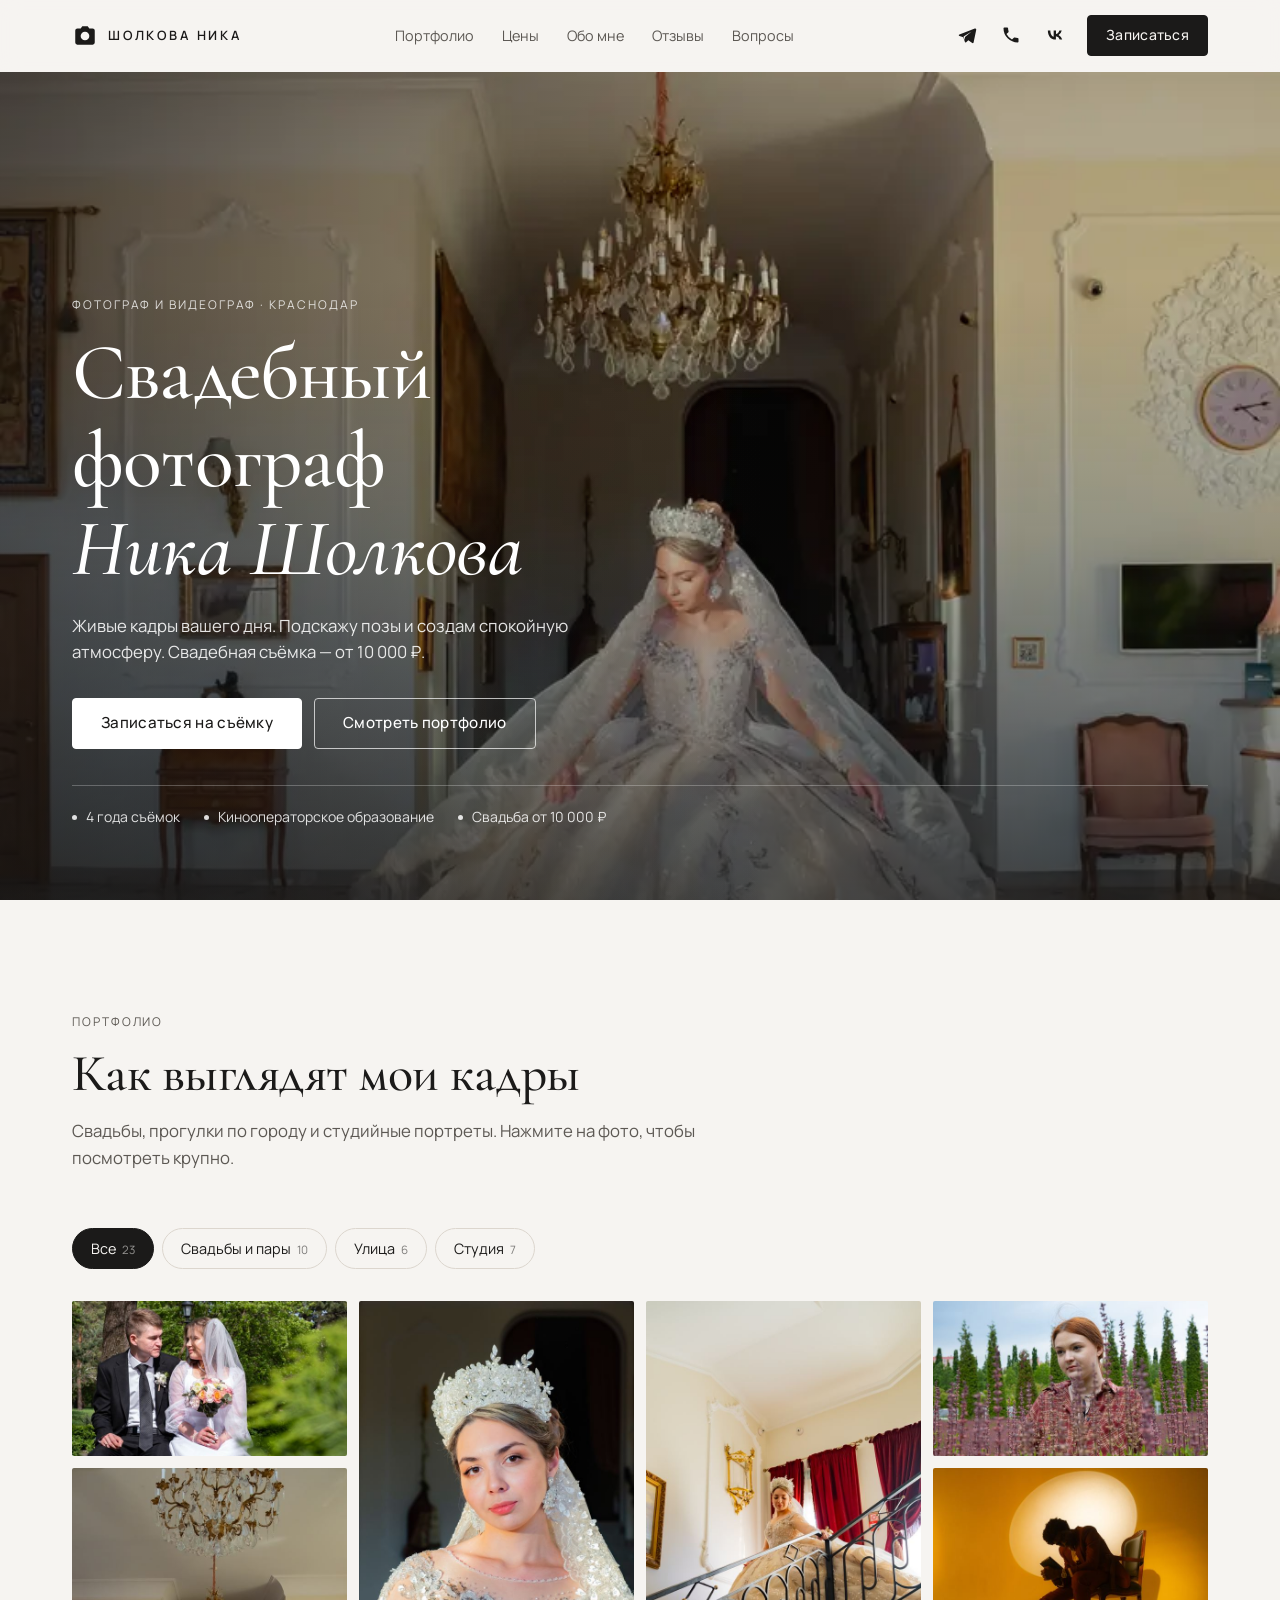
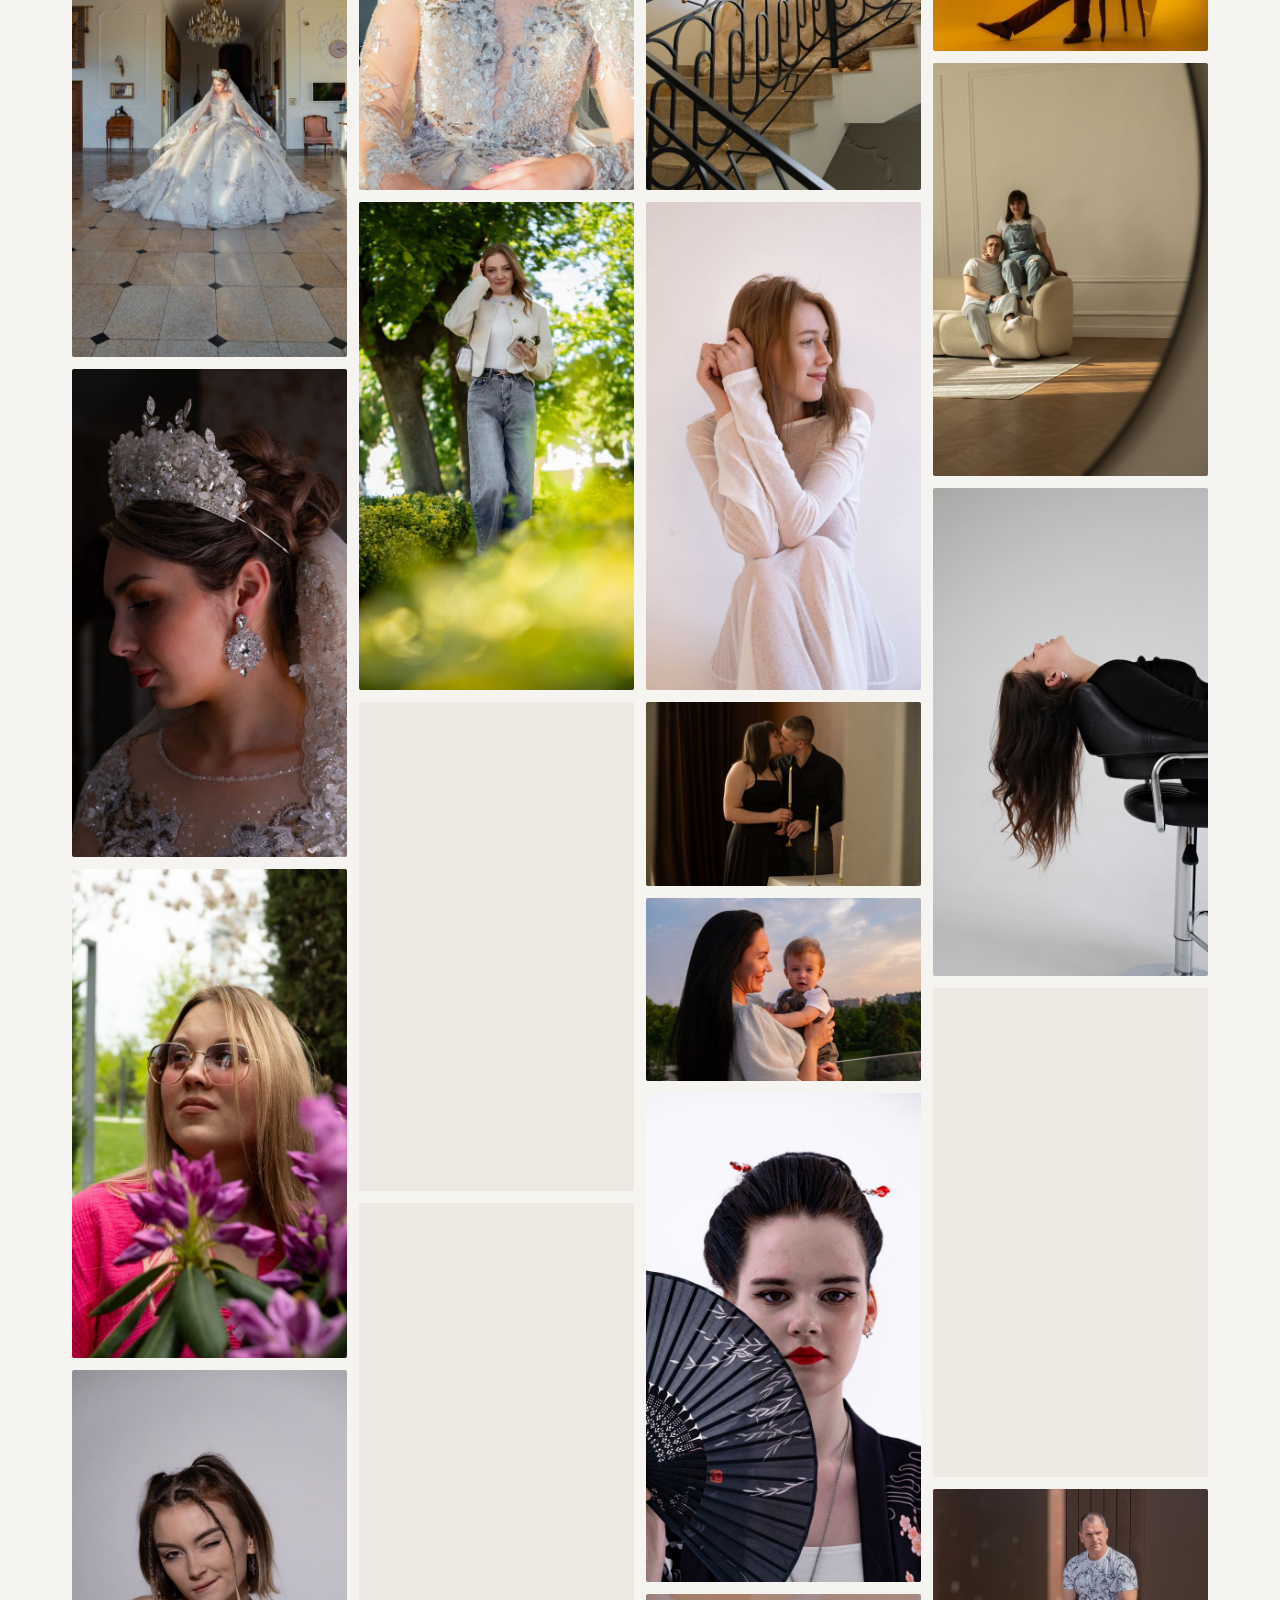
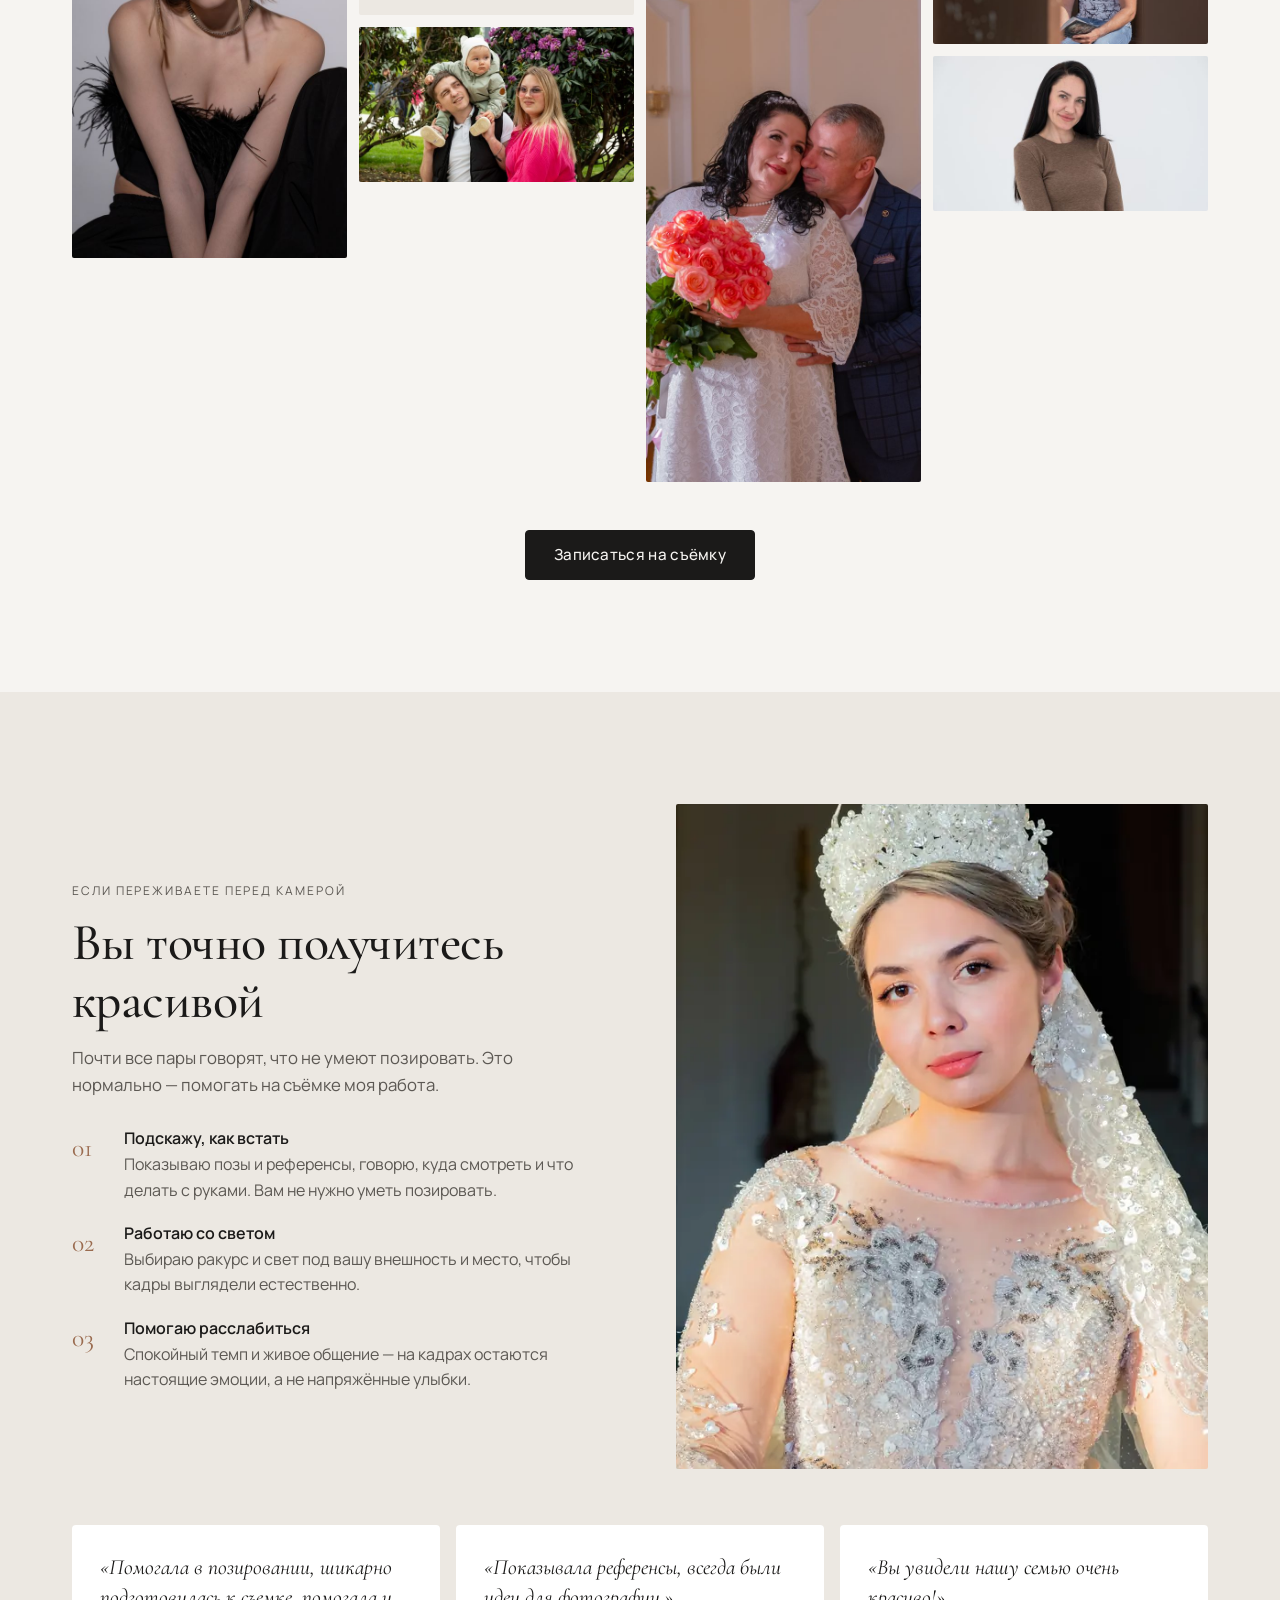
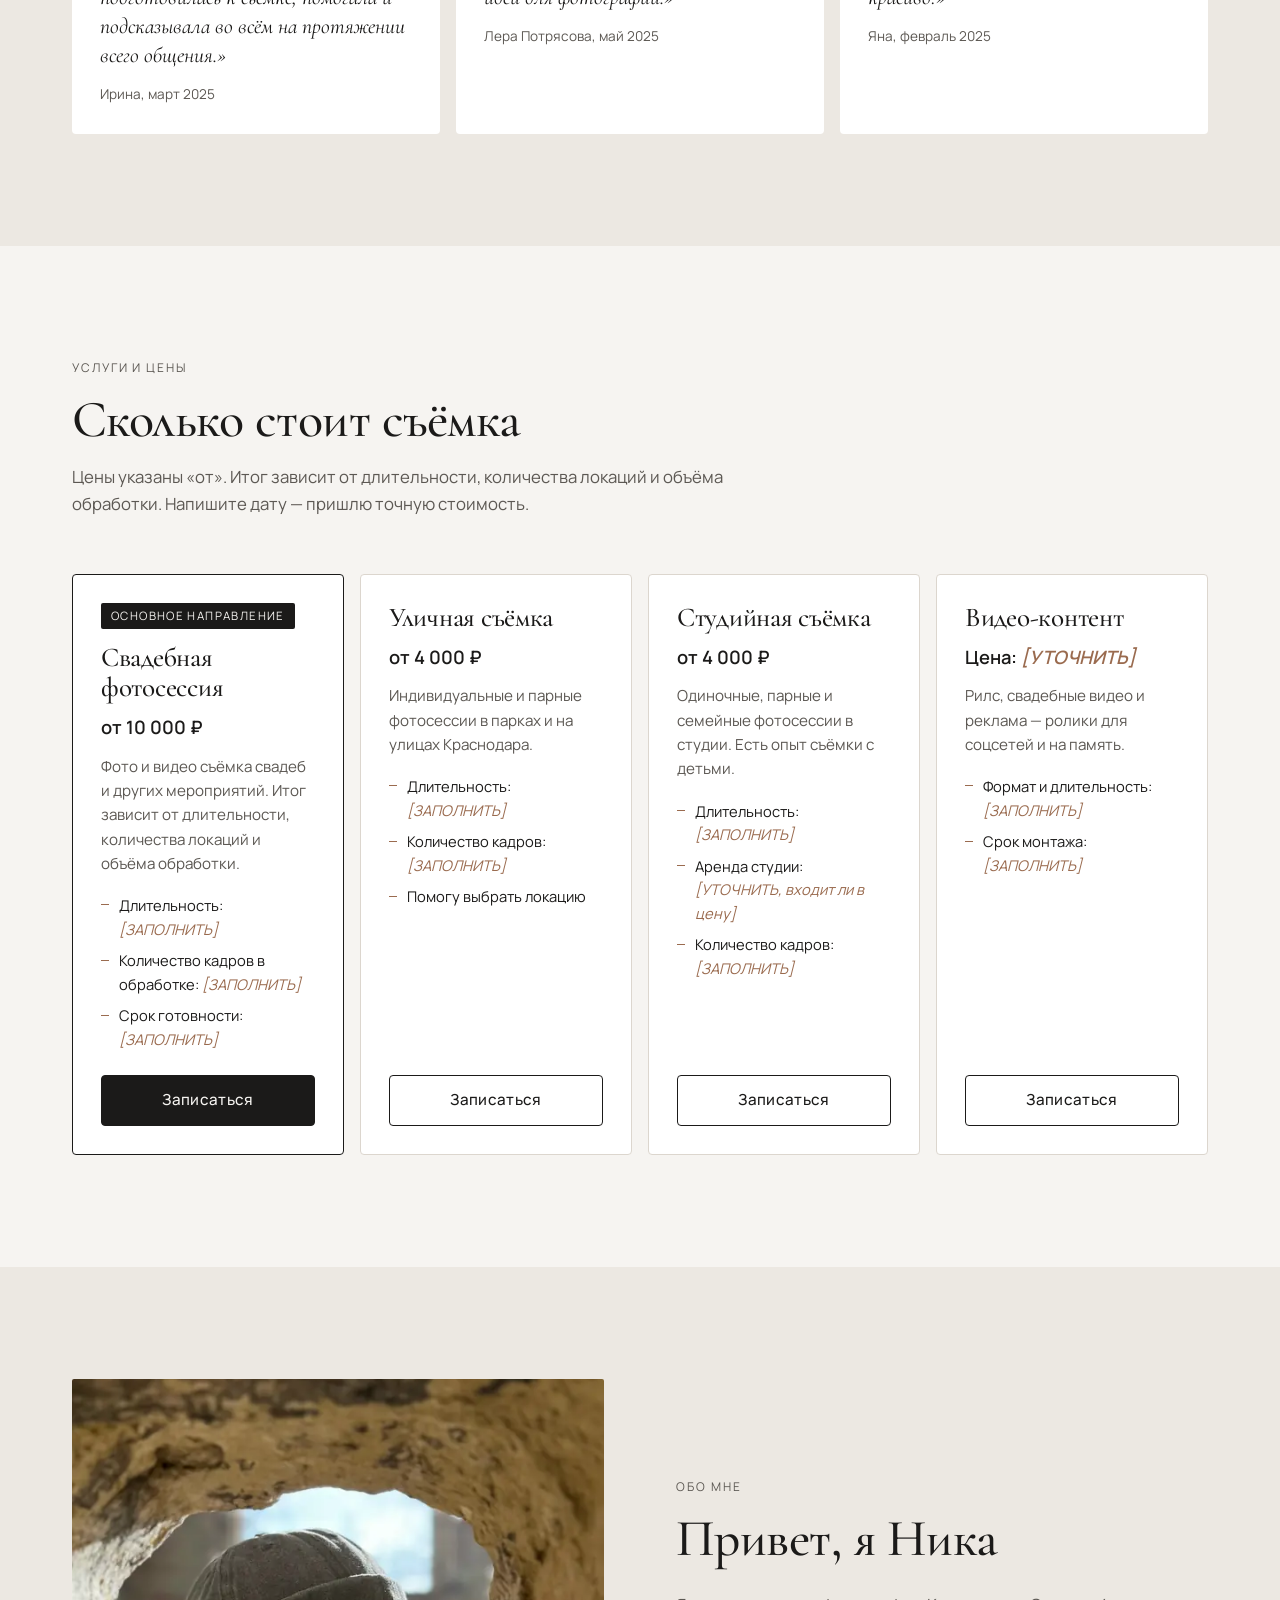
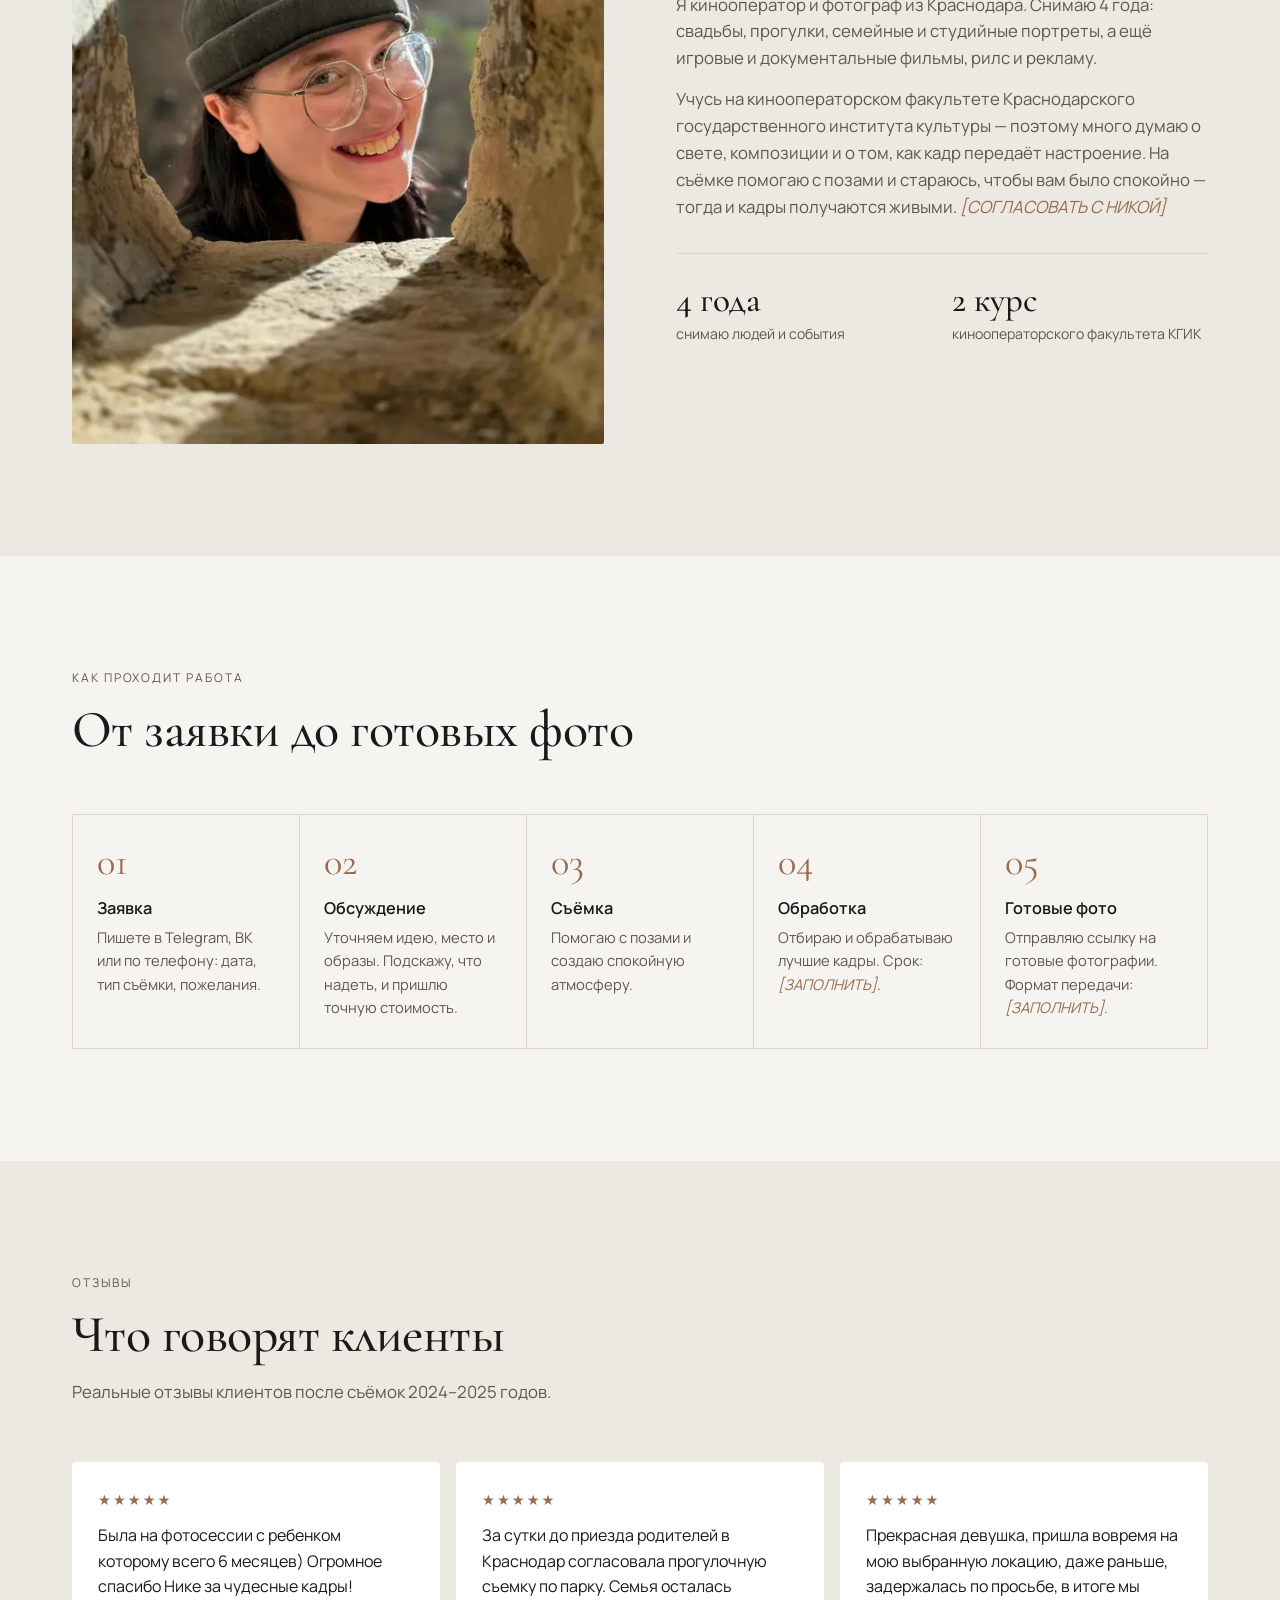
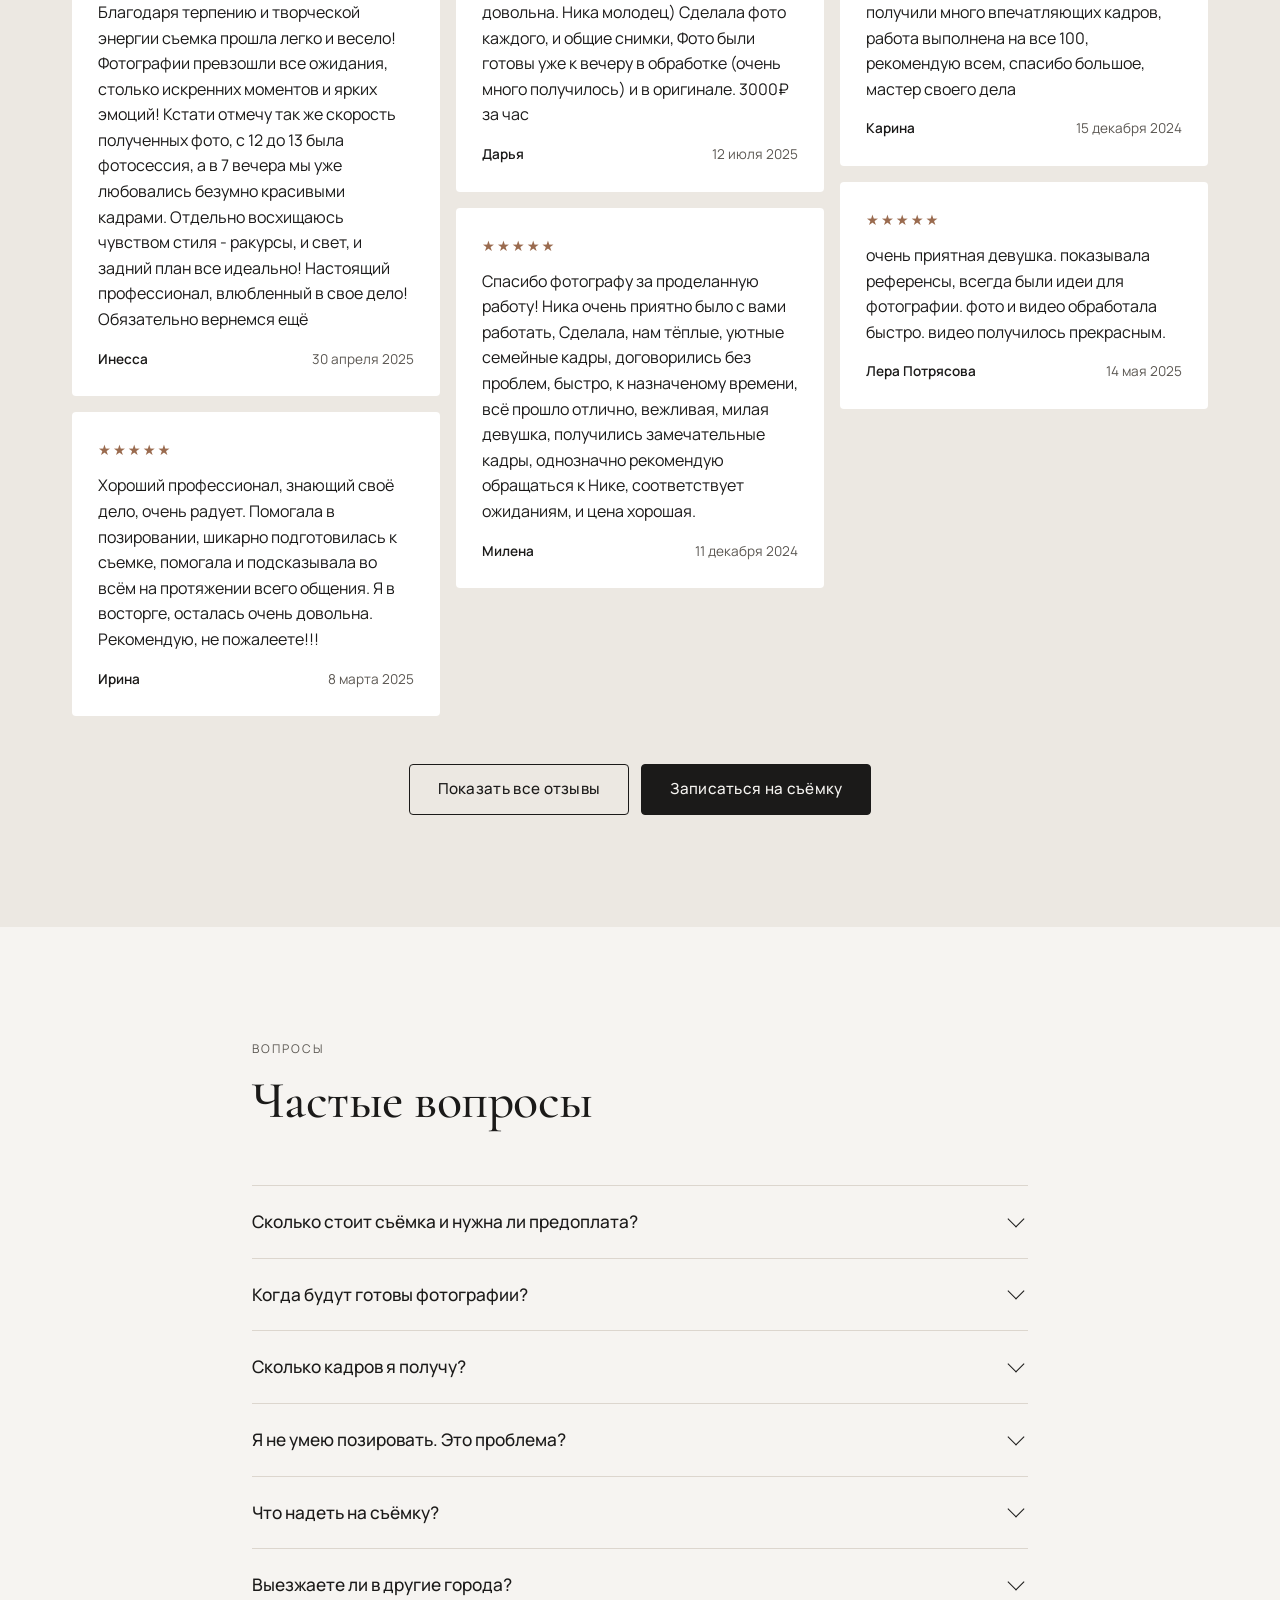
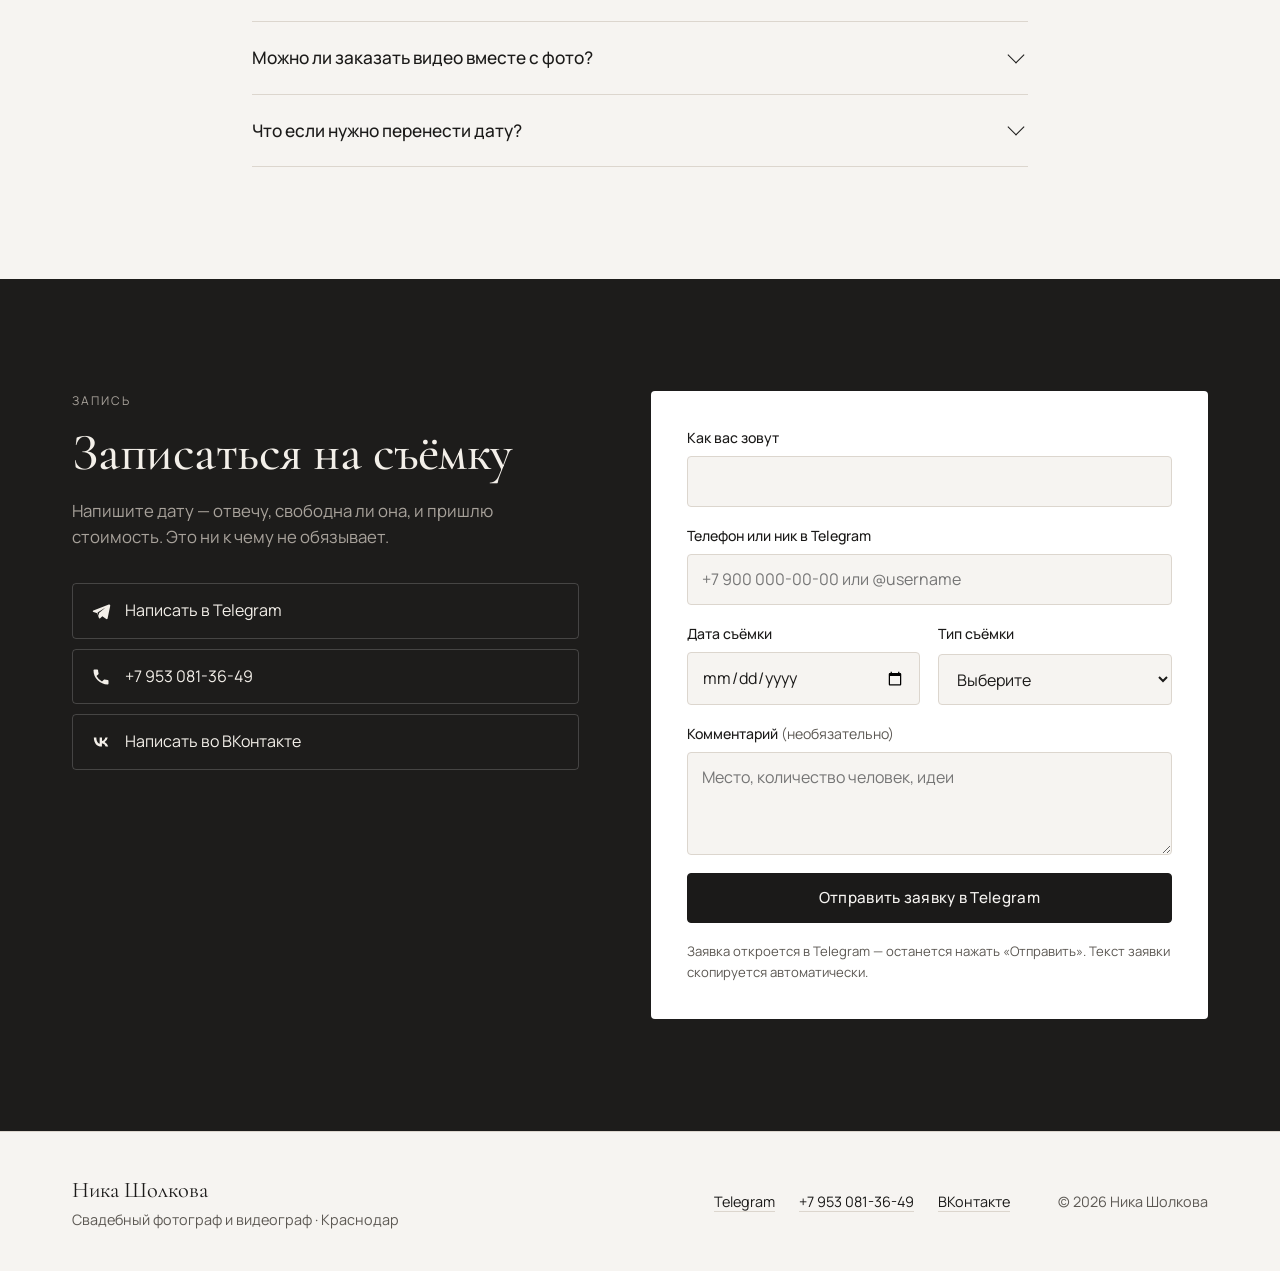
==== index_v1.html @ 02ccf6d0 "Лендинг фотографа Ники Шолковой, версия 1 Co-Authored-By: Claude Opus 5.5 <noreply@anthropic.com>" ====
<!doctype html>
<html lang="ru">
<head>
  <meta charset="utf-8">
  <meta name="viewport" content="width=device-width, initial-scale=1">
  <title>Свадебный фотограф в Краснодаре — Ника Шолкова</title>
  <meta name="description" content="Свадебные фотосессии от 10 000 ₽, уличные и студийные съёмки, видео-контент. 4 года съёмок, кинооператорское образование. Подскажу позы и создам спокойную атмосферу.">
  <meta property="og:type" content="website">
  <meta property="og:locale" content="ru_RU">
  <meta property="og:title" content="Свадебный фотограф Ника Шолкова — Краснодар">
  <meta property="og:description" content="Живые кадры вашего дня. Подскажу позы и создам спокойную атмосферу. Свадебная съёмка — от 10 000 ₽.">
  <meta property="og:image" content="https://shurhoveckyvadim-creator.github.io/Nika-photographer/img/og.jpg">
  <meta name="theme-color" content="#f6f4f1">
  <link rel="icon" href="img/favicon.svg" type="image/svg+xml">
  <link rel="preconnect" href="https://fonts.googleapis.com">
  <link rel="preconnect" href="https://fonts.gstatic.com" crossorigin>
  <link href="https://fonts.googleapis.com/css2?family=Cormorant+Garamond:ital,wght@0,400;0,500;1,400&family=Manrope:wght@400;500;600&display=swap" rel="stylesheet">
  <link rel="stylesheet" href="css/styles.css">
</head>
<body>
  <a class="skip-link" href="#main">Перейти к содержанию</a>

  <header class="header" id="top">
    <div class="container header__inner">
      <a class="logo" href="#top" aria-label="Ника Шолкова — на главную">
        <svg class="logo__icon" viewBox="0 0 24 24" aria-hidden="true"><path d="M8 5l1.5-2h5L16 5h3a2 2 0 0 1 2 2v11a2 2 0 0 1-2 2H5a2 2 0 0 1-2-2V7a2 2 0 0 1 2-2h3z" fill="currentColor"/><circle cx="12" cy="12" r="4" fill="var(--bg)"/></svg>
        <span class="logo__text">Шолкова Ника</span>
      </a>
      <nav class="nav" aria-label="Основная навигация">
        <a href="#portfolio">Портфолио</a>
        <a href="#prices">Цены</a>
        <a href="#about">Обо мне</a>
        <a href="#reviews">Отзывы</a>
        <a href="#faq">Вопросы</a>
      </nav>
      <div class="header__contacts">
        <a class="icon-link" data-contact="telegram" aria-label="Написать в Telegram"><svg viewBox="0 0 24 24" aria-hidden="true"><use href="#i-tg"/></svg></a>
        <a class="icon-link" data-contact="phone" aria-label="Позвонить"><svg viewBox="0 0 24 24" aria-hidden="true"><use href="#i-phone"/></svg></a>
        <a class="icon-link" data-contact="vk" aria-label="Написать во ВКонтакте"><svg viewBox="0 0 24 24" aria-hidden="true"><use href="#i-vk"/></svg></a>
        <a class="btn btn--small" href="#booking">Записаться</a>
      </div>
    </div>
  </header>

  <main id="main">
    <!-- 1. Hero -->
    <section class="hero" aria-labelledby="hero-title">
      <picture class="hero__media">
        <source media="(max-width: 767px)" type="image/webp" srcset="img/hero-m-800.webp">
        <source media="(max-width: 767px)" srcset="img/hero-m-800.jpg">
        <source type="image/webp" srcset="img/hero-800.webp 800w, img/hero-1600.webp 1600w" sizes="100vw">
        <img src="img/hero-1600.jpg" srcset="img/hero-800.jpg 800w, img/hero-1600.jpg 1600w" sizes="100vw" width="1600" height="900" alt="Жених и невеста на свадебной фотосессии — работа Ники Шолковой" fetchpriority="high">
      </picture>
      <div class="container hero__content">
        <p class="eyebrow">Фотограф и видеограф · Краснодар</p>
        <h1 id="hero-title" class="hero__title">Свадебный фотограф <span>Ника Шолкова</span></h1>
        <p class="hero__lead">Живые кадры вашего дня. Подскажу позы и создам спокойную атмосферу. Свадебная съёмка — от&nbsp;10&nbsp;000&nbsp;₽.</p>
        <div class="hero__actions">
          <a class="btn" href="#booking">Записаться на съёмку</a>
          <a class="btn btn--ghost-light" href="#portfolio">Смотреть портфолио</a>
        </div>
        <ul class="hero__facts">
          <li>4 года съёмок</li>
          <li>Кинооператорское образование</li>
          <li>Свадьба от 10 000 ₽</li>
        </ul>
      </div>
    </section>

    <!-- 2. Портфолио -->
    <section class="section" id="portfolio" aria-labelledby="portfolio-title">
      <div class="container">
        <div class="section__head">
          <p class="eyebrow">Портфолио</p>
          <h2 id="portfolio-title">Как выглядят мои кадры</h2>
          <p class="section__lead">Свадьбы, прогулки по городу и студийные портреты. Нажмите на фото, чтобы посмотреть крупно.</p>
        </div>
        <div class="filters" role="tablist" aria-label="Категории портфолио" id="filters"></div>
        <ul class="gallery" id="gallery"></ul>
        <div class="section__cta">
          <a class="btn" href="#booking">Записаться на съёмку</a>
        </div>
      </div>
    </section>

    <!-- 3. Вы точно получитесь красивой -->
    <section class="section section--alt" id="beautiful" aria-labelledby="beautiful-title">
      <div class="container split">
        <div class="split__text">
          <p class="eyebrow">Если переживаете перед камерой</p>
          <h2 id="beautiful-title">Вы точно получитесь красивой</h2>
          <p class="section__lead">Почти все пары говорят, что не умеют позировать. Это нормально — помогать на съёмке моя работа.</p>
          <ol class="care-list" id="care-list"></ol>
        </div>
        <figure class="split__media">
          <picture id="beautiful-photo"></picture>
        </figure>
      </div>
      <div class="container">
        <ul class="quotes" id="care-quotes"></ul>
      </div>
    </section>

    <!-- 4. Услуги и цены -->
    <section class="section" id="prices" aria-labelledby="prices-title">
      <div class="container">
        <div class="section__head">
          <p class="eyebrow">Услуги и цены</p>
          <h2 id="prices-title">Сколько стоит съёмка</h2>
          <p class="section__lead">Цены указаны «от». Итог зависит от длительности, количества локаций и объёма обработки. Напишите дату — пришлю точную стоимость.</p>
        </div>
        <ul class="services" id="services"></ul>
      </div>
    </section>

    <!-- 5. Обо мне -->
    <section class="section section--alt" id="about" aria-labelledby="about-title">
      <div class="container split split--reverse">
        <figure class="split__media">
          <picture id="about-photo"></picture>
        </figure>
        <div class="split__text">
          <p class="eyebrow">Обо мне</p>
          <h2 id="about-title">Привет, я Ника</h2>
          <div class="about__text" id="about-text"></div>
          <ul class="about__facts" id="about-facts"></ul>
        </div>
      </div>
    </section>

    <!-- 6. Как проходит работа -->
    <section class="section" id="process" aria-labelledby="process-title">
      <div class="container">
        <div class="section__head">
          <p class="eyebrow">Как проходит работа</p>
          <h2 id="process-title">От заявки до готовых фото</h2>
        </div>
        <ol class="steps" id="steps"></ol>
      </div>
    </section>

    <!-- 7. Отзывы -->
    <section class="section section--alt" id="reviews" aria-labelledby="reviews-title">
      <div class="container">
        <div class="section__head">
          <p class="eyebrow">Отзывы</p>
          <h2 id="reviews-title">Что говорят клиенты</h2>
          <p class="section__lead" id="reviews-source"></p>
        </div>
        <ul class="reviews" id="reviews-list"></ul>
        <div class="section__cta">
          <button class="btn btn--ghost" type="button" id="reviews-more">Показать все отзывы</button>
          <a class="btn" href="#booking">Записаться на съёмку</a>
        </div>
      </div>
    </section>

    <!-- 8. FAQ -->
    <section class="section" id="faq" aria-labelledby="faq-title">
      <div class="container container--narrow">
        <div class="section__head">
          <p class="eyebrow">Вопросы</p>
          <h2 id="faq-title">Частые вопросы</h2>
        </div>
        <div class="faq" id="faq-list"></div>
      </div>
    </section>

    <!-- 9. Финальный CTA -->
    <section class="section section--dark" id="booking" aria-labelledby="booking-title">
      <div class="container booking">
        <div class="booking__text">
          <p class="eyebrow">Запись</p>
          <h2 id="booking-title">Записаться на съёмку</h2>
          <p class="section__lead">Напишите дату — отвечу, свободна ли она, и пришлю стоимость. Это ни к чему не обязывает.</p>
          <ul class="booking__contacts">
            <li><a class="contact-row" data-contact="telegram"><svg viewBox="0 0 24 24" aria-hidden="true"><use href="#i-tg"/></svg><span>Написать в Telegram</span></a></li>
            <li><a class="contact-row" data-contact="phone"><svg viewBox="0 0 24 24" aria-hidden="true"><use href="#i-phone"/></svg><span data-contact-label="phone">Позвонить</span></a></li>
            <li><a class="contact-row" data-contact="vk"><svg viewBox="0 0 24 24" aria-hidden="true"><use href="#i-vk"/></svg><span>Написать во ВКонтакте</span></a></li>
          </ul>
        </div>

        <form class="form" id="booking-form" novalidate>
          <div class="field">
            <label for="f-name">Как вас зовут</label>
            <input id="f-name" name="name" type="text" autocomplete="name" required minlength="2" aria-describedby="f-name-err">
            <p class="field__error" id="f-name-err" aria-live="polite"></p>
          </div>
          <div class="field">
            <label for="f-contact">Телефон или ник в Telegram</label>
            <input id="f-contact" name="contact" type="text" autocomplete="tel" required placeholder="+7 900 000-00-00 или @username" aria-describedby="f-contact-err">
            <p class="field__error" id="f-contact-err" aria-live="polite"></p>
          </div>
          <div class="field-row">
            <div class="field">
              <label for="f-date">Дата съёмки</label>
              <input id="f-date" name="date" type="date" aria-describedby="f-date-err">
              <p class="field__error" id="f-date-err" aria-live="polite"></p>
            </div>
            <div class="field">
              <label for="f-type">Тип съёмки</label>
              <select id="f-type" name="type" required aria-describedby="f-type-err"></select>
              <p class="field__error" id="f-type-err" aria-live="polite"></p>
            </div>
          </div>
          <div class="field">
            <label for="f-comment">Комментарий <span class="field__optional">(необязательно)</span></label>
            <textarea id="f-comment" name="comment" rows="3" placeholder="Место, количество человек, идеи"></textarea>
          </div>
          <button class="btn btn--full" type="submit">Отправить заявку в Telegram</button>
          <p class="form__note">Заявка откроется в Telegram — останется нажать «Отправить». Текст заявки скопируется автоматически.</p>
          <p class="form__status" id="form-status" role="status" aria-live="polite"></p>
        </form>
      </div>
    </section>
  </main>

  <footer class="footer">
    <div class="container footer__inner">
      <div>
        <p class="footer__name">Ника Шолкова</p>
        <p class="footer__muted">Свадебный фотограф и видеограф · Краснодар</p>
      </div>
      <ul class="footer__contacts">
        <li><a data-contact="telegram">Telegram</a></li>
        <li><a data-contact="phone" data-contact-label="phone">Телефон</a></li>
        <li><a data-contact="vk">ВКонтакте</a></li>
      </ul>
      <p class="footer__muted">© <span id="year"></span> Ника Шолкова</p>
    </div>
  </footer>

  <!-- Мобильная панель связи -->
  <div class="mobile-bar" id="mobile-bar">
    <a class="mobile-bar__icon" data-contact="phone" aria-label="Позвонить"><svg viewBox="0 0 24 24" aria-hidden="true"><use href="#i-phone"/></svg></a>
    <a class="btn mobile-bar__main" href="#booking">Записаться на съёмку</a>
    <a class="mobile-bar__icon" data-contact="telegram" aria-label="Написать в Telegram"><svg viewBox="0 0 24 24" aria-hidden="true"><use href="#i-tg"/></svg></a>
  </div>

  <!-- Лайтбокс -->
  <div class="lightbox" id="lightbox" role="dialog" aria-modal="true" aria-label="Просмотр фотографии" hidden>
    <button class="lightbox__close" type="button" aria-label="Закрыть">
      <svg viewBox="0 0 24 24" aria-hidden="true"><path d="M6 6l12 12M18 6L6 18" stroke="currentColor" stroke-width="1.6" fill="none"/></svg>
    </button>
    <button class="lightbox__nav lightbox__nav--prev" type="button" aria-label="Предыдущее фото">
      <svg viewBox="0 0 24 24" aria-hidden="true"><path d="M15 5l-7 7 7 7" stroke="currentColor" stroke-width="1.6" fill="none"/></svg>
    </button>
    <figure class="lightbox__figure">
      <img class="lightbox__img" alt="">
      <figcaption class="lightbox__caption"></figcaption>
    </figure>
    <button class="lightbox__nav lightbox__nav--next" type="button" aria-label="Следующее фото">
      <svg viewBox="0 0 24 24" aria-hidden="true"><path d="M9 5l7 7-7 7" stroke="currentColor" stroke-width="1.6" fill="none"/></svg>
    </button>
  </div>

  <!-- Иконки -->
  <svg width="0" height="0" style="position:absolute" aria-hidden="true">
    <symbol id="i-tg" viewBox="0 0 24 24"><path fill="currentColor" d="M21.4 4.2 2.9 11.3c-1 .4-1 1.6.1 1.9l4.6 1.4 1.8 5.6c.2.7 1.1.9 1.6.4l2.6-2.4 4.7 3.5c.6.4 1.4.1 1.6-.6l3.2-15.3c.2-1-.8-1.9-1.8-1.6zM9.6 14.3l-.4 3.6-1.3-4.1 9.6-6.1-7.9 6.6z"/></symbol>
    <symbol id="i-phone" viewBox="0 0 24 24"><path fill="currentColor" d="M6.6 10.8a15.1 15.1 0 0 0 6.6 6.6l2.2-2.2c.3-.3.7-.4 1-.2 1.1.4 2.3.6 3.6.6.6 0 1 .4 1 1V20c0 .6-.4 1-1 1A17 17 0 0 1 3 4c0-.6.4-1 1-1h3.5c.6 0 1 .4 1 1 0 1.3.2 2.5.6 3.6.1.3 0 .7-.2 1l-2.3 2.2z"/></symbol>
    <symbol id="i-vk" viewBox="0 0 24 24"><path fill="currentColor" d="M12.8 17.5C6.9 17.5 3.5 13.4 3.4 6.6h3c.1 5 2.3 7.1 4 7.5V6.6h2.8v4.3c1.7-.2 3.5-2.1 4.1-4.3h2.8a8.3 8.3 0 0 1-3.8 5.4 8.6 8.6 0 0 1 4.4 5.5h-3.1a5.4 5.4 0 0 0-4.5-3.9v3.9h-.3z"/></symbol>
  </svg>

  <script src="js/content.js"></script>
  <script src="js/photo-sizes.js"></script>
  <script src="js/main.js"></script>
</body>
</html>
---- css/styles.css ----
/* ===== Токены ===== */
:root {
  --bg: #f6f4f1;
  --bg-alt: #ece8e2;
  --surface: #ffffff;
  --ink: #1b1a19;
  --ink-soft: #5c5853;
  --line: #dcd6ce;
  --accent: #9a6b4f;        /* мягкий тёплый акцент [УТОЧНИТЬ фирменные цвета] */
  --accent-ink: #ffffff;
  --dark: #1d1c1b;
  --dark-soft: #a8a29b;
  --error: #b23b2e;

  --font-head: "Cormorant Garamond", Georgia, "Times New Roman", serif;
  --font-body: "Manrope", system-ui, -apple-system, "Segoe UI", Roboto, sans-serif;

  --radius: 4px;
  --gutter: 16px;
  --container: 1200px;
  --header-h: 64px;
  --ease: cubic-bezier(.2, .7, .2, 1);
}

@media (min-width: 768px) {
  :root { --gutter: 32px; --header-h: 72px; }
}

/* ===== База ===== */
*, *::before, *::after { box-sizing: border-box; }
html { scroll-behavior: smooth; scroll-padding-top: var(--header-h); -webkit-text-size-adjust: 100%; }
@media (prefers-reduced-motion: reduce) { html { scroll-behavior: auto; } }
body {
  margin: 0;
  background: var(--bg);
  color: var(--ink);
  font-family: var(--font-body);
  font-size: 16px;
  line-height: 1.6;
  -webkit-font-smoothing: antialiased;
}
img { display: block; max-width: 100%; height: auto; }
a { color: inherit; }
button, input, select, textarea { font: inherit; color: inherit; }
h1, h2, h3 { font-family: var(--font-head); font-weight: 500; line-height: 1.1; margin: 0; letter-spacing: -0.01em; }
h2 { font-size: clamp(2rem, 1.5rem + 2.2vw, 3.25rem); }
h3 { font-size: 1.5rem; }
p { margin: 0; }
ul, ol { margin: 0; padding: 0; list-style: none; }

.container { width: 100%; max-width: var(--container); margin: 0 auto; padding: 0 var(--gutter); }
.container--narrow { max-width: 840px; }

.skip-link { position: absolute; left: 8px; top: -60px; background: var(--ink); color: var(--bg); padding: 8px 14px; z-index: 100; border-radius: var(--radius); }
.skip-link:focus { top: 8px; }

:focus-visible { outline: 2px solid var(--accent); outline-offset: 3px; }

.eyebrow {
  font-size: .75rem;
  letter-spacing: .16em;
  text-transform: uppercase;
  color: var(--ink-soft);
  margin-bottom: 14px;
}

/* ===== Кнопки ===== */
.btn {
  display: inline-flex;
  align-items: center;
  justify-content: center;
  gap: 8px;
  min-height: 48px;
  padding: 12px 28px;
  border: 1px solid var(--ink);
  border-radius: var(--radius);
  background: var(--ink);
  color: var(--bg);
  font-size: .95rem;
  font-weight: 500;
  letter-spacing: .02em;
  text-decoration: none;
  cursor: pointer;
  transition: background .25s var(--ease), color .25s var(--ease), border-color .25s var(--ease), transform .25s var(--ease);
}
.btn:hover { background: var(--accent); border-color: var(--accent); color: var(--accent-ink); }
.btn:active { transform: translateY(1px); }
.btn--small { min-height: 40px; padding: 8px 18px; font-size: .875rem; }
.btn--ghost { background: transparent; color: var(--ink); }
.btn--ghost:hover { background: var(--ink); border-color: var(--ink); color: var(--bg); }
.btn--ghost-light { background: transparent; border-color: rgba(255,255,255,.7); color: #fff; }
.btn--ghost-light:hover { background: #fff; border-color: #fff; color: var(--ink); }
.btn--full { width: 100%; }

/* ===== Шапка ===== */
.header {
  position: sticky;
  top: 0;
  z-index: 50;
  height: var(--header-h);
  background: rgba(246, 244, 241, .92);
  backdrop-filter: blur(10px);
  -webkit-backdrop-filter: blur(10px);
  border-bottom: 1px solid transparent;
  transition: border-color .3s;
}
.header.is-scrolled { border-bottom-color: var(--line); }
.header__inner { height: 100%; display: flex; align-items: center; justify-content: space-between; gap: 24px; }
.logo { display: inline-flex; align-items: center; gap: 10px; text-decoration: none; }
.logo__icon { width: 26px; height: 26px; color: var(--ink); }
.logo__text { font-size: .8rem; font-weight: 600; letter-spacing: .22em; text-transform: uppercase; white-space: nowrap; }
.nav { display: none; gap: 28px; font-size: .9rem; }
.nav a { text-decoration: none; color: var(--ink-soft); transition: color .2s; }
.nav a:hover { color: var(--ink); }
.header__contacts { display: flex; align-items: center; gap: 4px; }
.header__contacts .btn { display: none; margin-left: 8px; }
.icon-link { display: inline-flex; width: 40px; height: 40px; align-items: center; justify-content: center; border-radius: 50%; color: var(--ink); transition: background .2s; }
.icon-link:hover { background: var(--bg-alt); }
.icon-link svg { width: 20px; height: 20px; }
@media (min-width: 1024px) {
  .nav { display: flex; }
  .header__contacts .btn { display: inline-flex; }
}

/* ===== Hero ===== */
.hero {
  position: relative;
  min-height: calc(100svh - var(--header-h));
  display: flex;
  align-items: flex-end;
  color: #fff;
  overflow: hidden;
  background: var(--dark);
}
.hero__media, .hero__media img { position: absolute; inset: 0; width: 100%; height: 100%; }
.hero__media img { object-fit: cover; object-position: center 35%; }
.hero::after {
  content: "";
  position: absolute;
  inset: 0;
  background: linear-gradient(to top, rgba(20,18,16,.78) 0%, rgba(20,18,16,.35) 45%, rgba(20,18,16,.05) 75%);
}
.hero__content { position: relative; z-index: 1; padding-top: 120px; padding-bottom: 48px; }
.hero .eyebrow { color: rgba(255,255,255,.8); }
.hero__title { font-size: clamp(2.6rem, 1.8rem + 4vw, 5.25rem); max-width: 14ch; }
.hero__title span { display: block; font-style: italic; }
.hero__lead { margin-top: 20px; max-width: 34rem; font-size: 1.05rem; color: rgba(255,255,255,.88); }
.hero__actions { display: flex; flex-wrap: wrap; gap: 12px; margin-top: 32px; }
.hero__actions .btn:first-child { background: #fff; border-color: #fff; color: var(--ink); }
.hero__actions .btn:first-child:hover { background: var(--accent); border-color: var(--accent); color: #fff; }
.hero__facts { display: flex; flex-wrap: wrap; gap: 8px 24px; margin-top: 36px; padding-top: 20px; border-top: 1px solid rgba(255,255,255,.25); font-size: .875rem; color: rgba(255,255,255,.85); }
.hero__facts li { position: relative; padding-left: 14px; }
.hero__facts li::before { content: ""; position: absolute; left: 0; top: .65em; width: 5px; height: 5px; border-radius: 50%; background: currentColor; }
@media (max-width: 479px) {
  .hero__actions .btn { width: 100%; }
}
@media (min-width: 768px) {
  .hero__content { padding-bottom: 72px; }
  .hero::after {
    background:
      linear-gradient(to right, rgba(20,18,16,.5) 0%, rgba(20,18,16,0) 60%),
      linear-gradient(to top, rgba(20,18,16,.7) 0%, rgba(20,18,16,.2) 45%, rgba(20,18,16,0) 75%);
  }
}

/* ===== Секции ===== */
.section { padding: 72px 0; }
.section--alt { background: var(--bg-alt); }
.section--dark { background: var(--dark); color: #f3efe9; }
.section--dark .eyebrow, .section--dark .section__lead { color: var(--dark-soft); }
.section__head { max-width: 44rem; margin-bottom: 40px; }
.section__lead { margin-top: 16px; color: var(--ink-soft); font-size: 1.05rem; }
.section__cta { display: flex; flex-wrap: wrap; justify-content: center; gap: 12px; margin-top: 48px; }
@media (min-width: 768px) {
  .section { padding: 112px 0; }
  .section__head { margin-bottom: 56px; }
}

/* ===== Портфолио ===== */
.filters { display: flex; gap: 8px; overflow-x: auto; margin: 0 calc(var(--gutter) * -1) 28px; padding: 0 var(--gutter) 4px; scrollbar-width: none; }
.filters::-webkit-scrollbar { display: none; }
.filter {
  flex: none;
  min-height: 40px;
  padding: 8px 18px;
  border: 1px solid var(--line);
  border-radius: 999px;
  background: transparent;
  font-size: .9rem;
  cursor: pointer;
  transition: background .2s, border-color .2s, color .2s;
}
.filter:hover { border-color: var(--ink); }
.filter[aria-selected="true"] { background: var(--ink); border-color: var(--ink); color: var(--bg); }
.filter__count { margin-left: 6px; opacity: .55; font-size: .8em; }

.gallery { columns: 2; column-gap: 8px; }
.gallery__item { break-inside: avoid; margin-bottom: 8px; }
.gallery__item[hidden] { display: none; }
.gallery__btn {
  display: block;
  width: 100%;
  padding: 0;
  border: 0;
  background: var(--bg-alt);
  cursor: zoom-in;
  overflow: hidden;
  border-radius: 2px;
}
.gallery__btn img { width: 100%; height: auto; transition: transform .6s var(--ease), opacity .4s; }
.gallery__btn:hover img { transform: scale(1.03); }
@media (min-width: 768px) { .gallery { columns: 3; column-gap: 12px; } .gallery__item { margin-bottom: 12px; } }
@media (min-width: 1280px) { .gallery { columns: 4; } }

/* ===== Split ===== */
.split { display: grid; gap: 40px; align-items: center; }
.split__media { margin: 0; }
.split__media img { width: 100%; aspect-ratio: 4 / 5; object-fit: cover; border-radius: 2px; }
@media (min-width: 900px) {
  .split { grid-template-columns: 1fr 1fr; gap: 72px; }
  .split--reverse .split__media { order: -1; }
}

.care-list { margin-top: 32px; display: grid; gap: 22px; counter-reset: care; }
.care-list li { position: relative; padding-left: 52px; counter-increment: care; }
.care-list li::before {
  content: counter(care, decimal-leading-zero);
  position: absolute;
  left: 0;
  top: -2px;
  font-family: var(--font-head);
  font-size: 1.6rem;
  color: var(--accent);
}
.care-list h3 { font-family: var(--font-body); font-size: 1rem; font-weight: 600; margin-bottom: 4px; letter-spacing: 0; }
.care-list p { color: var(--ink-soft); }

.quotes { display: grid; gap: 16px; margin-top: 56px; }
.quote { height: 100%; margin: 0; background: var(--surface); padding: 28px; border-radius: var(--radius); }
.quote blockquote { margin: 0; font-family: var(--font-head); font-size: 1.35rem; line-height: 1.35; font-style: italic; }
.quote figcaption { margin-top: 14px; font-size: .85rem; color: var(--ink-soft); }
@media (min-width: 768px) { .quotes { grid-template-columns: repeat(3, 1fr); } }

/* ===== Услуги ===== */
.services { display: grid; gap: 16px; }
.service {
  display: flex;
  flex-direction: column;
  padding: 28px;
  background: var(--surface);
  border: 1px solid var(--line);
  border-radius: var(--radius);
}
.service--main { border-color: var(--ink); }
.service__badge { align-self: flex-start; margin-bottom: 14px; padding: 4px 10px; font-size: .72rem; letter-spacing: .12em; text-transform: uppercase; background: var(--ink); color: var(--bg); border-radius: 2px; }
.service h3 { font-size: 1.7rem; }
.service__price { margin-top: 10px; font-size: 1.15rem; font-weight: 600; }
.service__desc { margin-top: 12px; color: var(--ink-soft); font-size: .95rem; }
.service__list { margin: 18px 0 24px; display: grid; gap: 8px; font-size: .92rem; }
.service__list li { position: relative; padding-left: 18px; }
.service__list li::before { content: ""; position: absolute; left: 0; top: .7em; width: 8px; height: 1px; background: var(--accent); }
.service .btn { margin-top: auto; }
@media (min-width: 640px) { .services { grid-template-columns: repeat(2, 1fr); } }
@media (min-width: 1100px) { .services { grid-template-columns: repeat(4, 1fr); } }

.todo { color: var(--accent); font-style: italic; }

/* ===== Обо мне ===== */
.about__text { margin-top: 24px; display: grid; gap: 14px; color: var(--ink-soft); font-size: 1.05rem; }
.about__facts { margin-top: 32px; display: grid; grid-template-columns: repeat(2, 1fr); gap: 20px; padding-top: 28px; border-top: 1px solid var(--line); }
.about__facts strong { display: block; font-family: var(--font-head); font-size: 2.2rem; font-weight: 500; line-height: 1; }
.about__facts span { display: block; margin-top: 6px; font-size: .88rem; color: var(--ink-soft); }

/* ===== Шаги ===== */
.steps { display: grid; gap: 1px; background: var(--line); border: 1px solid var(--line); }
.step { background: var(--bg); padding: 28px 24px; }
.step__num { font-family: var(--font-head); font-size: 2.4rem; line-height: 1; color: var(--accent); }
.step h3 { margin-top: 18px; font-family: var(--font-body); font-size: 1.02rem; font-weight: 600; letter-spacing: 0; }
.step p { margin-top: 8px; color: var(--ink-soft); font-size: .92rem; }
@media (min-width: 640px) { .steps { grid-template-columns: repeat(2, 1fr); } }
@media (min-width: 1024px) { .steps { grid-template-columns: repeat(5, 1fr); } }

/* ===== Отзывы ===== */
.reviews { columns: 1; column-gap: 16px; }
.review { break-inside: avoid; margin-bottom: 16px; padding: 26px; background: var(--surface); border-radius: var(--radius); }
.review[hidden] { display: none; }
.review__stars { color: var(--accent); letter-spacing: 2px; font-size: .9rem; }
.review__text { margin-top: 12px; }
.review__meta { margin-top: 16px; display: flex; justify-content: space-between; gap: 12px; font-size: .85rem; color: var(--ink-soft); }
.review__name { font-weight: 600; color: var(--ink); }
@media (min-width: 768px) { .reviews { columns: 2; } }
@media (min-width: 1100px) { .reviews { columns: 3; } }

/* ===== FAQ ===== */
.faq { border-top: 1px solid var(--line); }
.faq details { border-bottom: 1px solid var(--line); }
.faq summary {
  position: relative;
  padding: 22px 44px 22px 0;
  font-size: 1.08rem;
  font-weight: 500;
  cursor: pointer;
  list-style: none;
}
.faq summary::-webkit-details-marker { display: none; }
.faq summary::after {
  content: "";
  position: absolute;
  right: 6px;
  top: 50%;
  width: 12px;
  height: 12px;
  border-right: 1.5px solid var(--ink);
  border-bottom: 1.5px solid var(--ink);
  transform: translateY(-75%) rotate(45deg);
  transition: transform .3s var(--ease);
}
.faq details[open] summary::after { transform: translateY(-25%) rotate(-135deg); }
.faq__answer { padding: 0 0 24px; color: var(--ink-soft); max-width: 44rem; }

/* ===== Запись ===== */
.booking { display: grid; gap: 48px; }
.booking__contacts { margin-top: 32px; display: grid; gap: 10px; }
.contact-row {
  display: flex;
  align-items: center;
  gap: 14px;
  padding: 14px 18px;
  border: 1px solid rgba(255,255,255,.18);
  border-radius: var(--radius);
  text-decoration: none;
  transition: border-color .2s, background .2s;
}
.contact-row:hover { border-color: #fff; background: rgba(255,255,255,.04); }
.contact-row svg { width: 20px; height: 20px; flex: none; }
@media (min-width: 900px) { .booking { grid-template-columns: 1fr 1.1fr; gap: 72px; align-items: start; } }

.form { background: var(--surface); color: var(--ink); padding: 28px 20px; border-radius: var(--radius); display: grid; gap: 18px; }
@media (min-width: 640px) { .form { padding: 36px; } }
.field { display: grid; gap: 6px; }
.field-row { display: grid; gap: 18px; }
@media (min-width: 640px) { .field-row { grid-template-columns: 1fr 1fr; } }
.field label { font-size: .88rem; font-weight: 500; }
.field__optional { font-weight: 400; color: var(--ink-soft); }
.field input, .field select, .field textarea {
  width: 100%;
  min-height: 48px;
  padding: 12px 14px;
  border: 1px solid var(--line);
  border-radius: var(--radius);
  background: var(--bg);
  font-size: 16px;
  transition: border-color .2s, background .2s;
}
.field textarea { resize: vertical; min-height: 96px; }
.field input:focus, .field select:focus, .field textarea:focus { outline: none; border-color: var(--ink); background: #fff; }
.field.is-invalid input, .field.is-invalid select { border-color: var(--error); }
.field__error { min-height: 0; font-size: .82rem; color: var(--error); }
.field__error:empty { display: none; }
.form__note { font-size: .82rem; color: var(--ink-soft); }
.form__status { font-size: .9rem; white-space: pre-line; }
.form__status:empty { display: none; }
.form__status.is-success { color: #2f6b3c; }

/* ===== Подвал ===== */
.footer { padding: 40px 0 120px; border-top: 1px solid var(--line); font-size: .9rem; }
.footer__inner { display: grid; gap: 20px; }
.footer__name { font-family: var(--font-head); font-size: 1.4rem; }
.footer__muted { color: var(--ink-soft); }
.footer__contacts { display: flex; flex-wrap: wrap; gap: 8px 24px; }
.footer__contacts a { text-decoration: none; border-bottom: 1px solid var(--line); }
.footer__contacts a:hover { border-color: var(--ink); }
@media (min-width: 900px) {
  .footer { padding-bottom: 40px; }
  .footer__inner { grid-template-columns: 1fr auto auto; align-items: center; gap: 48px; }
}

/* ===== Мобильная панель ===== */
.mobile-bar {
  position: fixed;
  left: 0;
  right: 0;
  bottom: 0;
  z-index: 40;
  display: flex;
  gap: 8px;
  padding: 10px var(--gutter) calc(10px + env(safe-area-inset-bottom));
  background: rgba(246, 244, 241, .96);
  border-top: 1px solid var(--line);
  transform: translateY(110%);
  transition: transform .35s var(--ease);
}
.mobile-bar.is-visible { transform: none; }
.mobile-bar__main { flex: 1; min-height: 48px; padding: 10px 12px; }
.mobile-bar__icon { flex: none; display: inline-flex; width: 48px; height: 48px; align-items: center; justify-content: center; border: 1px solid var(--line); border-radius: var(--radius); color: var(--ink); }
.mobile-bar__icon svg { width: 20px; height: 20px; }
@media (min-width: 900px) { .mobile-bar { display: none; } }

/* ===== Лайтбокс ===== */
.lightbox {
  position: fixed;
  inset: 0;
  z-index: 100;
  display: flex;
  align-items: center;
  justify-content: center;
  background: rgba(14, 13, 12, .96);
  color: #fff;
  opacity: 0;
  transition: opacity .3s var(--ease);
  touch-action: pan-y;
}
.lightbox[hidden] { display: none; }
.lightbox.is-open { opacity: 1; }
.lightbox__figure { margin: 0; max-width: 100%; max-height: 100%; display: flex; flex-direction: column; align-items: center; padding: 56px 0 16px; }
.lightbox__img { max-width: 100vw; max-height: calc(100svh - 110px); width: auto; height: auto; object-fit: contain; user-select: none; -webkit-user-drag: none; }
.lightbox__caption { margin-top: 12px; padding: 0 16px; font-size: .85rem; color: rgba(255,255,255,.7); text-align: center; }
.lightbox__close, .lightbox__nav {
  position: absolute;
  display: inline-flex;
  align-items: center;
  justify-content: center;
  width: 48px;
  height: 48px;
  border: 0;
  border-radius: 50%;
  background: rgba(255,255,255,.08);
  color: #fff;
  cursor: pointer;
  transition: background .2s;
}
.lightbox__close:hover, .lightbox__nav:hover { background: rgba(255,255,255,.2); }
.lightbox__close svg, .lightbox__nav svg { width: 22px; height: 22px; }
.lightbox__close { top: 8px; right: 8px; }
.lightbox__nav { top: 50%; transform: translateY(-50%); display: none; }
.lightbox__nav--prev { left: 16px; }
.lightbox__nav--next { right: 16px; }
@media (min-width: 768px) {
  .lightbox__nav { display: inline-flex; }
  .lightbox__close { top: 16px; right: 16px; }
  .lightbox__figure { padding: 64px 88px 24px; }
  .lightbox__img { max-width: calc(100vw - 176px); max-height: calc(100vh - 130px); }
}
body.is-locked { overflow: hidden; }

/* ===== Появление ===== */
.reveal { opacity: 0; transform: translateY(16px); transition: opacity .7s var(--ease), transform .7s var(--ease); }
.reveal.is-in { opacity: 1; transform: none; }
@media (prefers-reduced-motion: reduce) {
  .reveal { opacity: 1; transform: none; transition: none; }
  * { transition-duration: 0s !important; }
}
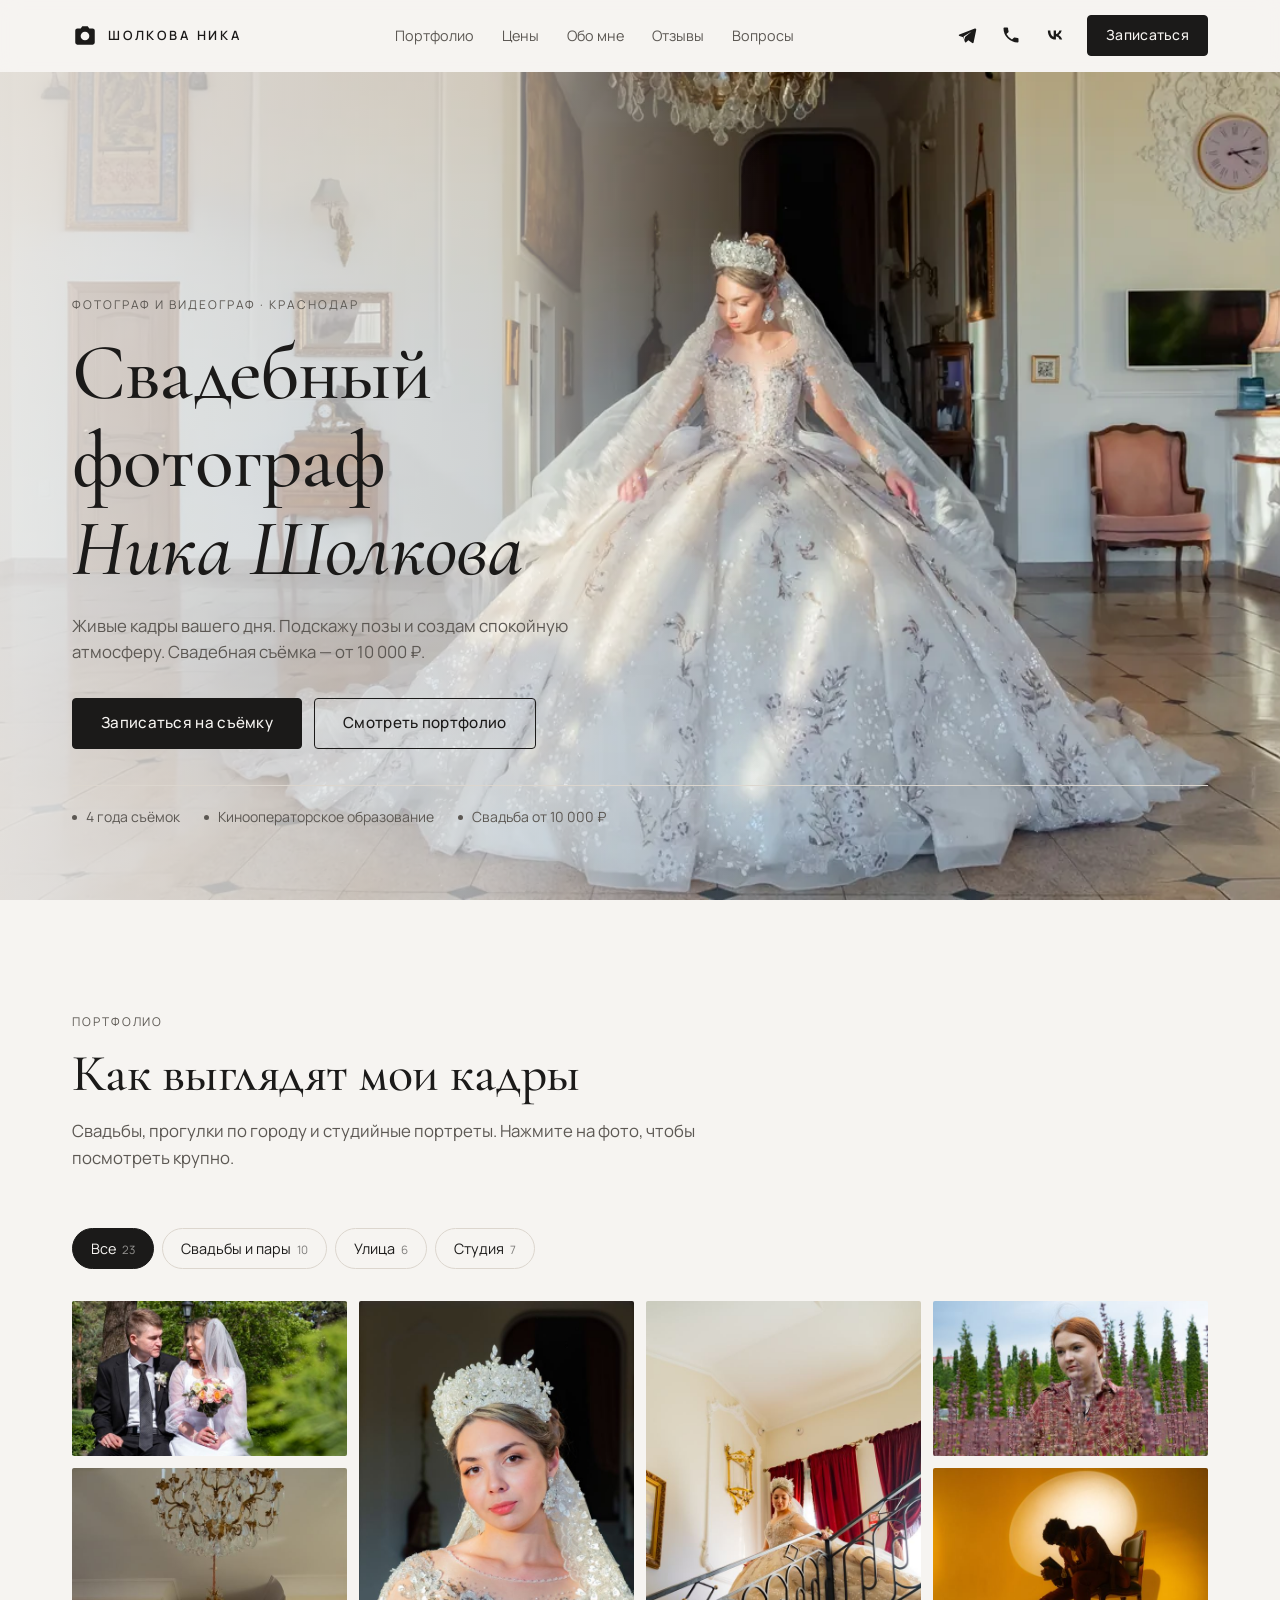
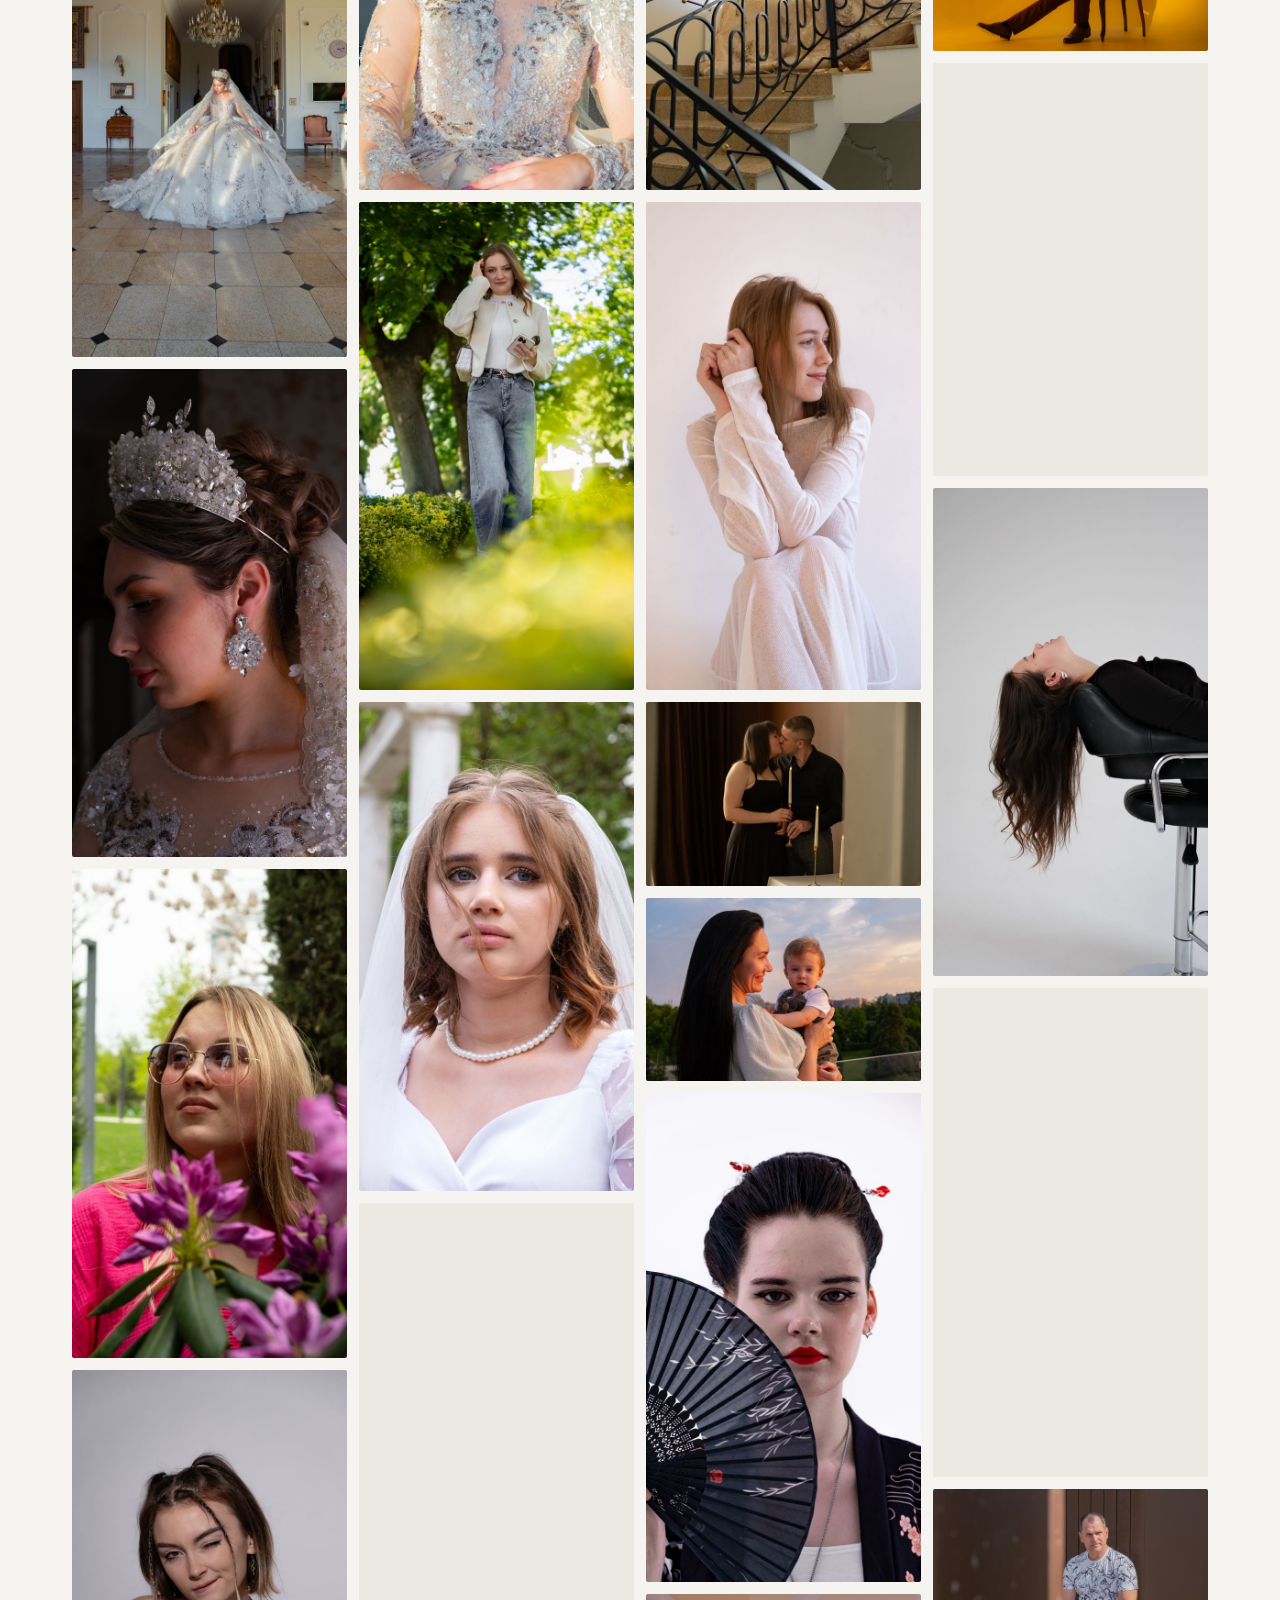
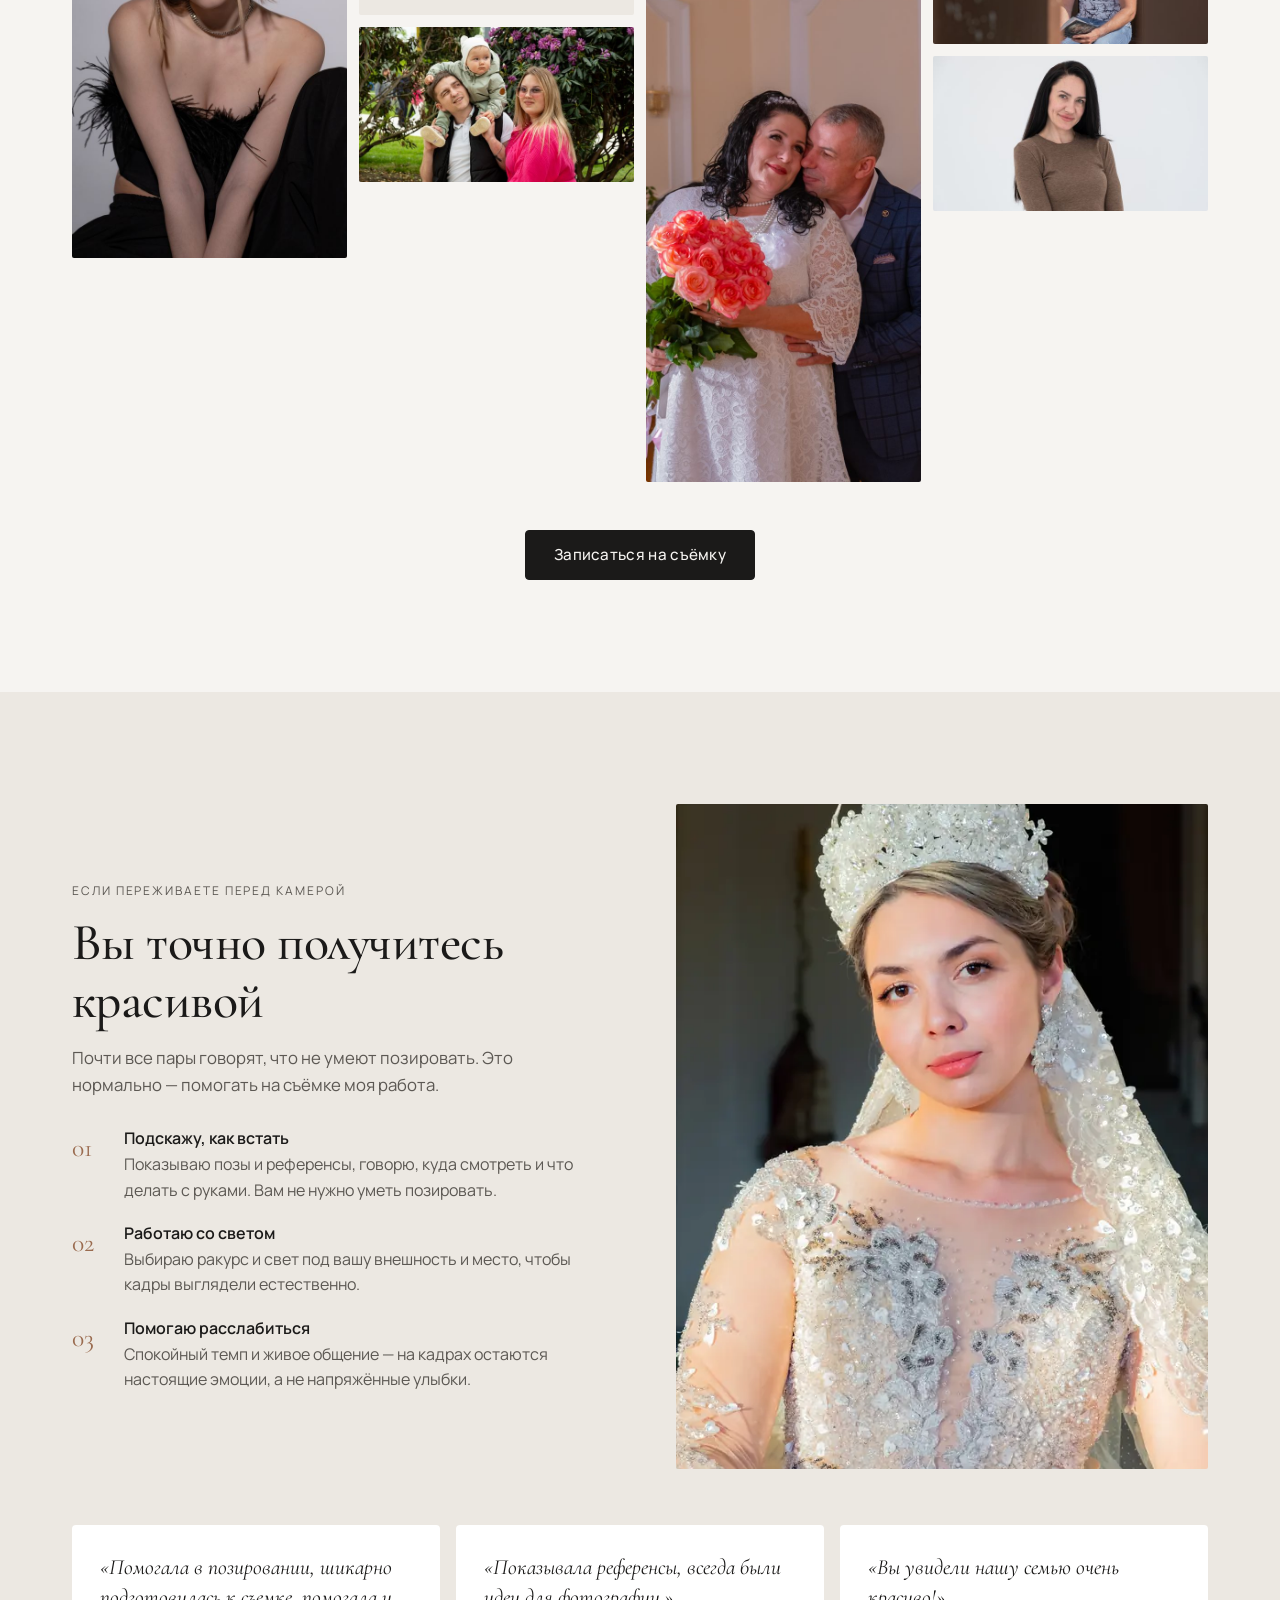
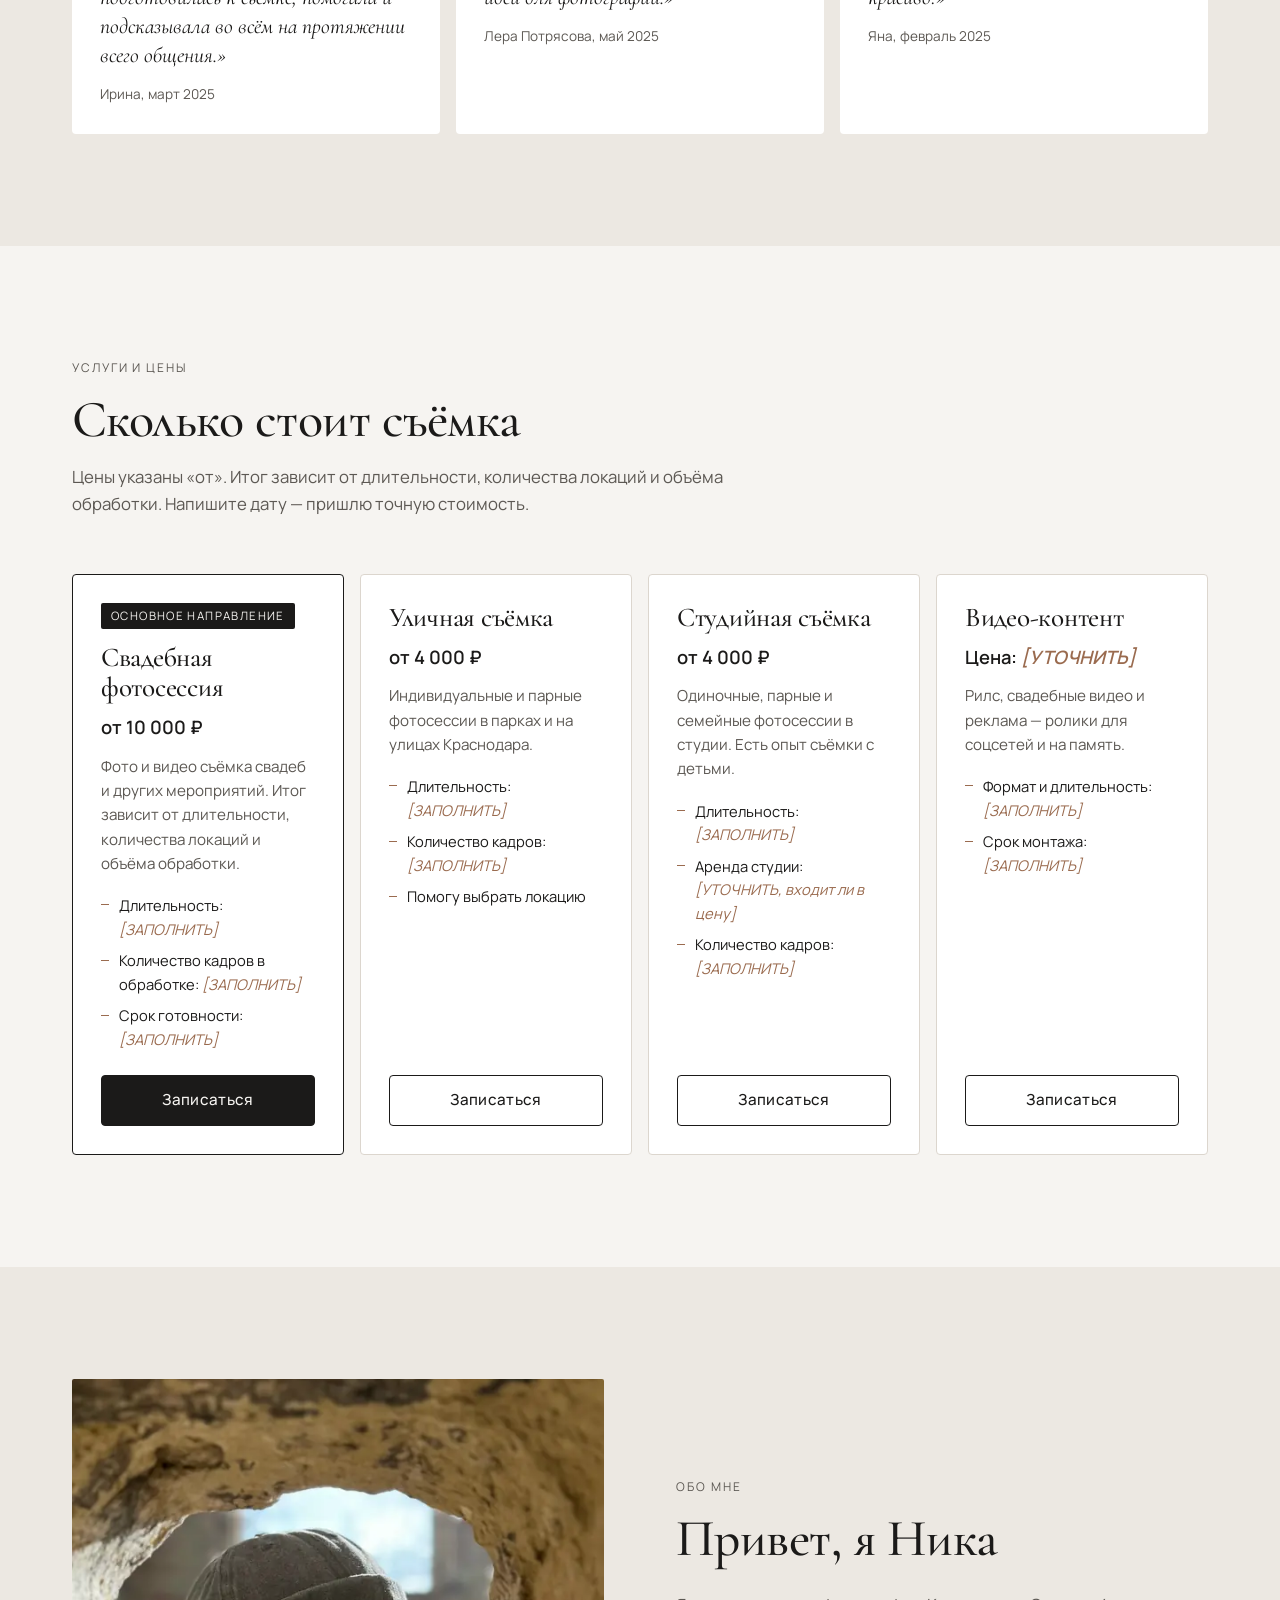
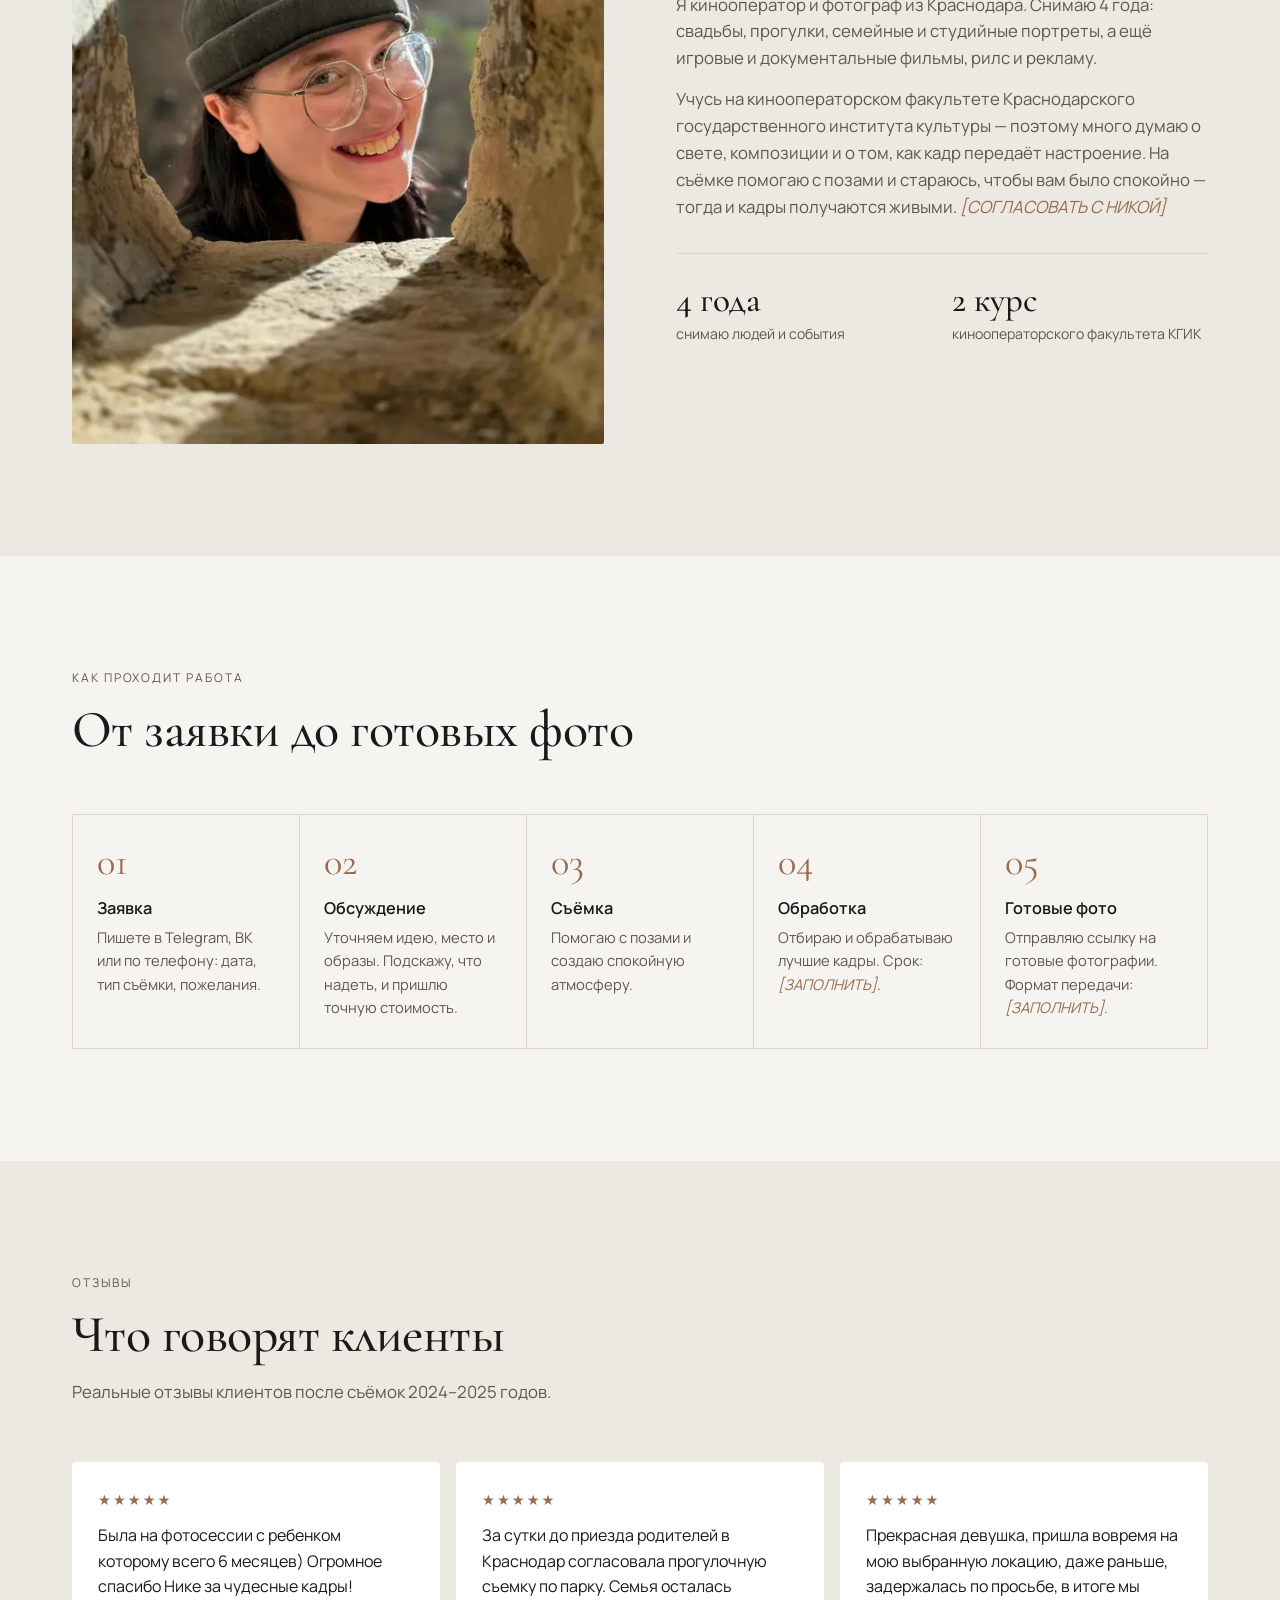
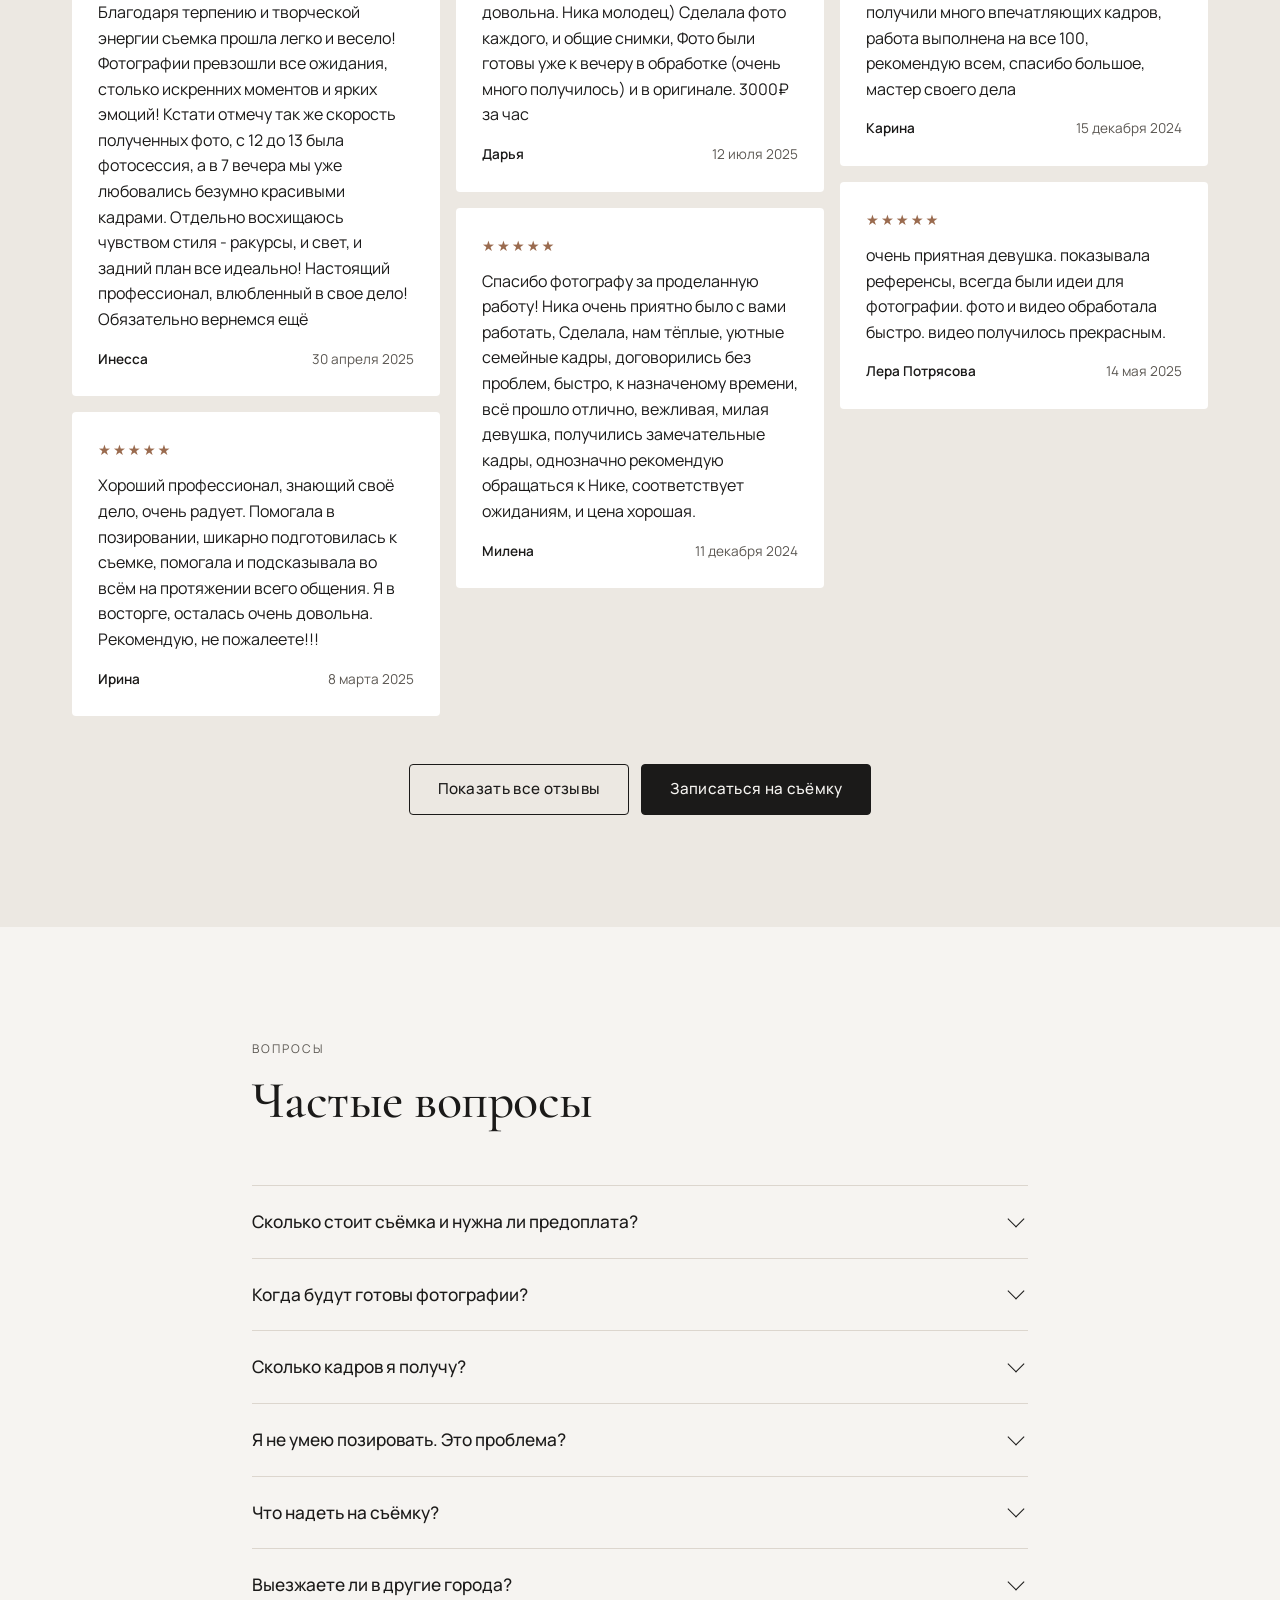
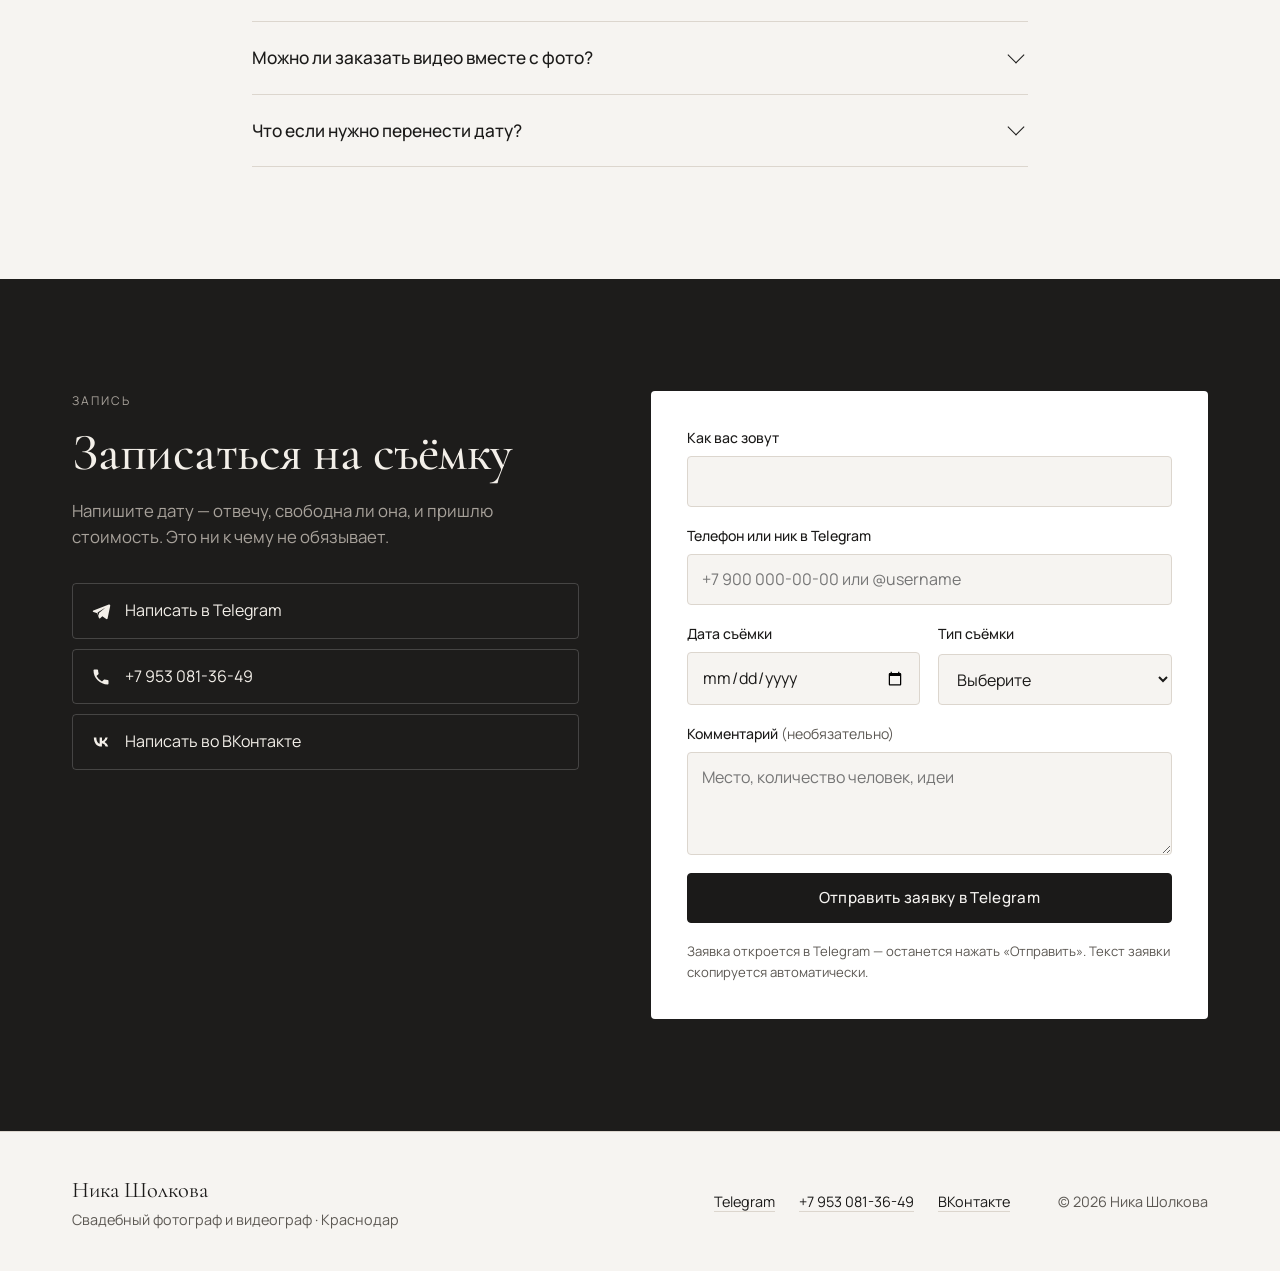
==== commit be7bb05d: "Hero: невеста в зале, светлый вариант с тёмным текстом Фон в 1280/1920/2560px, на телефоне фото над " ====
--- a/index_v1.html
+++ b/index_v1.html
@@ -46,10 +46,10 @@
     <!-- 1. Hero -->
     <section class="hero" aria-labelledby="hero-title">
       <picture class="hero__media">
-        <source media="(max-width: 767px)" type="image/webp" srcset="img/hero-m-800.webp">
-        <source media="(max-width: 767px)" srcset="img/hero-m-800.jpg">
-        <source type="image/webp" srcset="img/hero-800.webp 800w, img/hero-1600.webp 1600w" sizes="100vw">
-        <img src="img/hero-1600.jpg" srcset="img/hero-800.jpg 800w, img/hero-1600.jpg 1600w" sizes="100vw" width="1600" height="900" alt="Жених и невеста на свадебной фотосессии — работа Ники Шолковой" fetchpriority="high">
+        <source media="(max-width: 767px)" type="image/webp" srcset="img/hero-m-800.webp 800w, img/hero-m-1200.webp 1200w" sizes="100vw">
+        <source media="(max-width: 767px)" srcset="img/hero-m-800.jpg 800w, img/hero-m-1200.jpg 1200w" sizes="100vw">
+        <source type="image/webp" srcset="img/hero-1280.webp 1280w, img/hero-1920.webp 1920w, img/hero-2560.webp 2560w" sizes="100vw">
+        <img src="img/hero-1920.jpg" srcset="img/hero-1280.jpg 1280w, img/hero-1920.jpg 1920w, img/hero-2560.jpg 2560w" sizes="100vw" width="2560" height="1440" alt="Невеста в пышном платье и короне в светлом зале с люстрами — работа Ники Шолковой" fetchpriority="high">
       </picture>
       <div class="container hero__content">
         <p class="eyebrow">Фотограф и видеограф · Краснодар</p>
--- a/css/styles.css
+++ b/css/styles.css
@@ -123,43 +123,51 @@
 }
 
 /* ===== Hero ===== */
+/* Светлый кадр: тёмный текст на светлой дымке слева (вариант B) */
 .hero {
   position: relative;
   min-height: calc(100svh - var(--header-h));
   display: flex;
   align-items: flex-end;
-  color: #fff;
+  color: var(--ink);
   overflow: hidden;
-  background: var(--dark);
+  background: var(--bg);
 }
 .hero__media, .hero__media img { position: absolute; inset: 0; width: 100%; height: 100%; }
-.hero__media img { object-fit: cover; object-position: center 35%; }
+.hero__media img { object-fit: cover; object-position: 50% 30%; }
 .hero::after {
   content: "";
   position: absolute;
   inset: 0;
-  background: linear-gradient(to top, rgba(20,18,16,.78) 0%, rgba(20,18,16,.35) 45%, rgba(20,18,16,.05) 75%);
+  background: linear-gradient(to top, rgba(246,244,241,.94) 0%, rgba(246,244,241,.78) 42%, rgba(246,244,241,0) 72%);
 }
 .hero__content { position: relative; z-index: 1; padding-top: 120px; padding-bottom: 48px; }
-.hero .eyebrow { color: rgba(255,255,255,.8); }
+.hero .eyebrow { color: var(--ink-soft); }
 .hero__title { font-size: clamp(2.6rem, 1.8rem + 4vw, 5.25rem); max-width: 14ch; }
 .hero__title span { display: block; font-style: italic; }
-.hero__lead { margin-top: 20px; max-width: 34rem; font-size: 1.05rem; color: rgba(255,255,255,.88); }
+.hero__lead { margin-top: 20px; max-width: 34rem; font-size: 1.05rem; color: var(--ink-soft); }
 .hero__actions { display: flex; flex-wrap: wrap; gap: 12px; margin-top: 32px; }
-.hero__actions .btn:first-child { background: #fff; border-color: #fff; color: var(--ink); }
-.hero__actions .btn:first-child:hover { background: var(--accent); border-color: var(--accent); color: #fff; }
-.hero__facts { display: flex; flex-wrap: wrap; gap: 8px 24px; margin-top: 36px; padding-top: 20px; border-top: 1px solid rgba(255,255,255,.25); font-size: .875rem; color: rgba(255,255,255,.85); }
+.hero .btn--ghost-light { border-color: var(--ink); color: var(--ink); }
+.hero .btn--ghost-light:hover { background: var(--ink); color: var(--bg); }
+.hero__facts { display: flex; flex-wrap: wrap; gap: 8px 24px; margin-top: 36px; padding-top: 20px; border-top: 1px solid var(--line); font-size: .875rem; color: var(--ink-soft); }
 .hero__facts li { position: relative; padding-left: 14px; }
 .hero__facts li::before { content: ""; position: absolute; left: 0; top: .65em; width: 5px; height: 5px; border-radius: 50%; background: currentColor; }
 @media (max-width: 479px) {
   .hero__actions .btn { width: 100%; }
 }
+/* На телефоне фото отдельным блоком сверху, текст под ним — так невеста не прячется за текстом */
+@media (max-width: 767px) {
+  .hero { display: block; min-height: 0; }
+  .hero__media { position: relative; display: block; aspect-ratio: 4 / 5; max-height: 50svh; width: 100%; }
+  .hero__media img { object-position: 50% 62%; }
+  .hero::after { display: none; }
+  .hero__content { padding-top: 28px; }
+}
 @media (min-width: 768px) {
   .hero__content { padding-bottom: 72px; }
+  .hero__media img { object-position: 62% 50%; }
   .hero::after {
-    background:
-      linear-gradient(to right, rgba(20,18,16,.5) 0%, rgba(20,18,16,0) 60%),
-      linear-gradient(to top, rgba(20,18,16,.7) 0%, rgba(20,18,16,.2) 45%, rgba(20,18,16,0) 75%);
+    background: linear-gradient(to right, rgba(246,244,241,.84) 0%, rgba(246,244,241,.58) 38%, rgba(246,244,241,0) 60%);
   }
 }
 
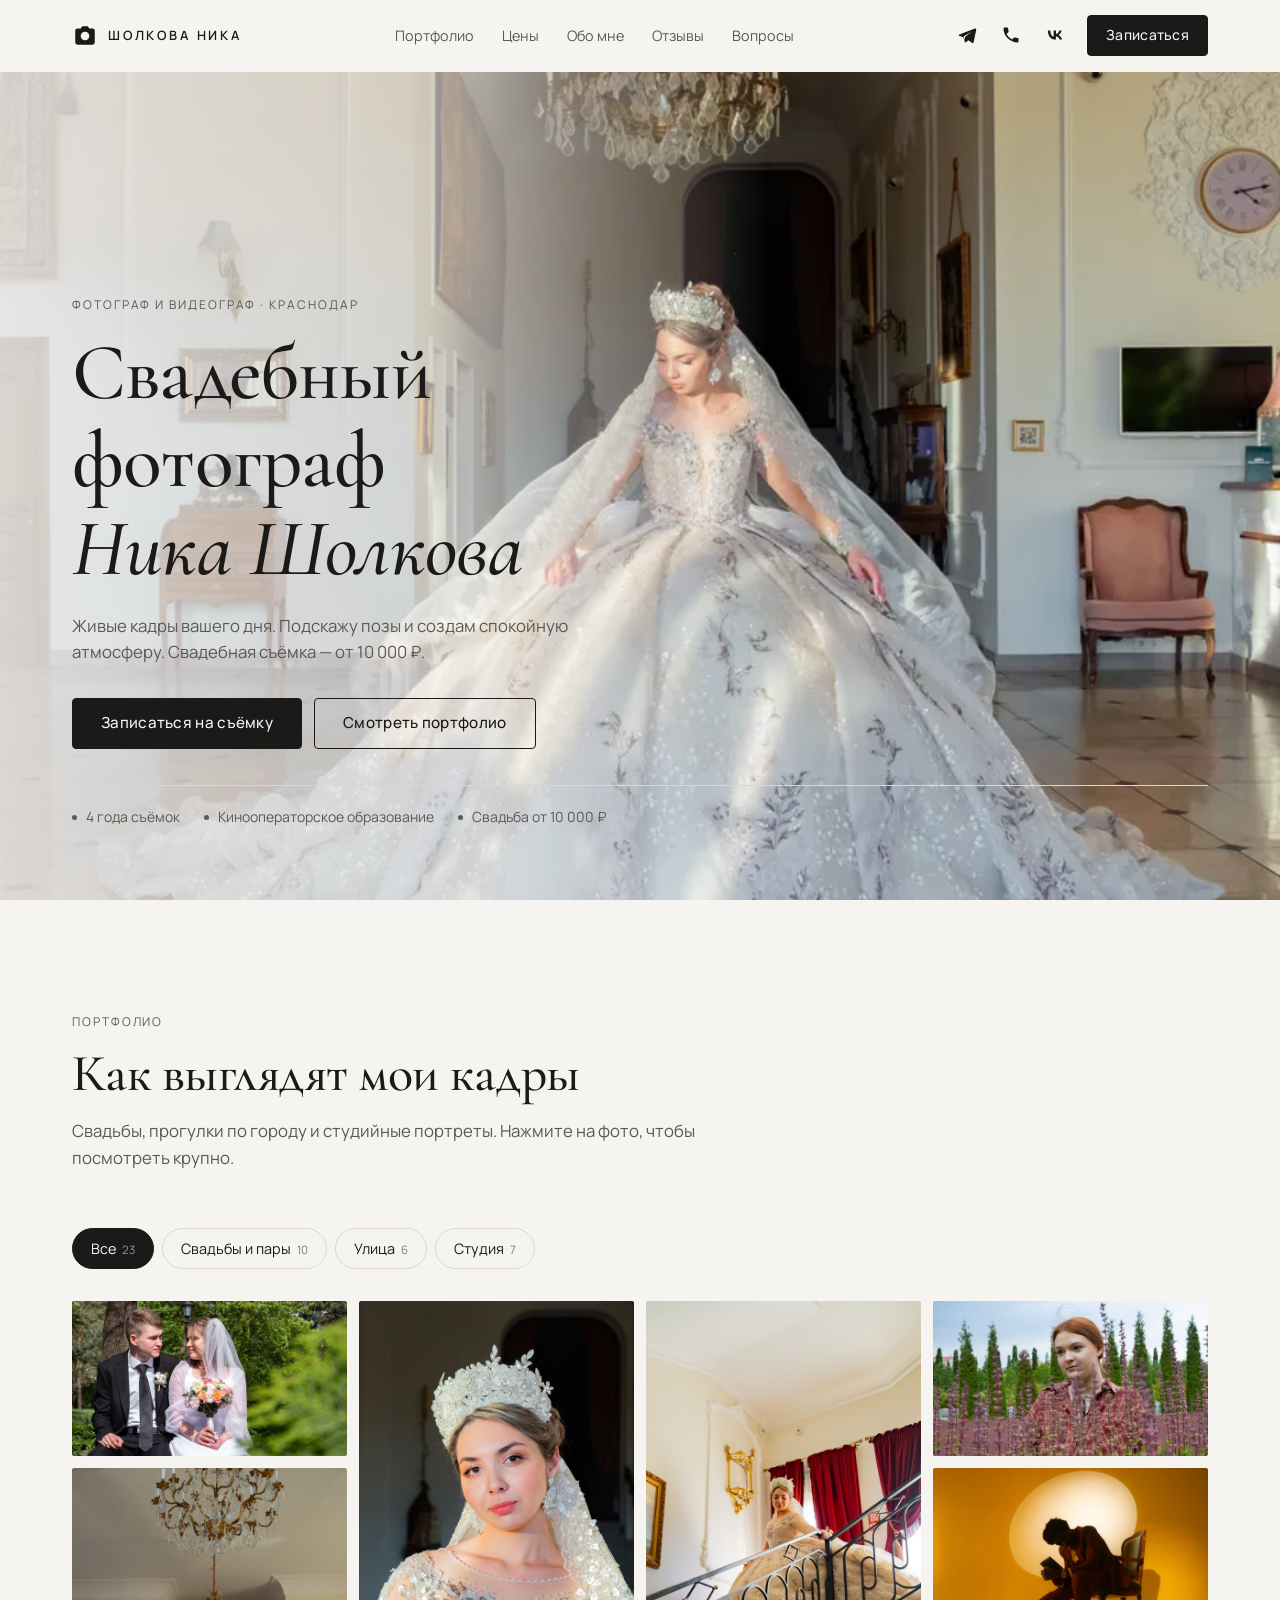
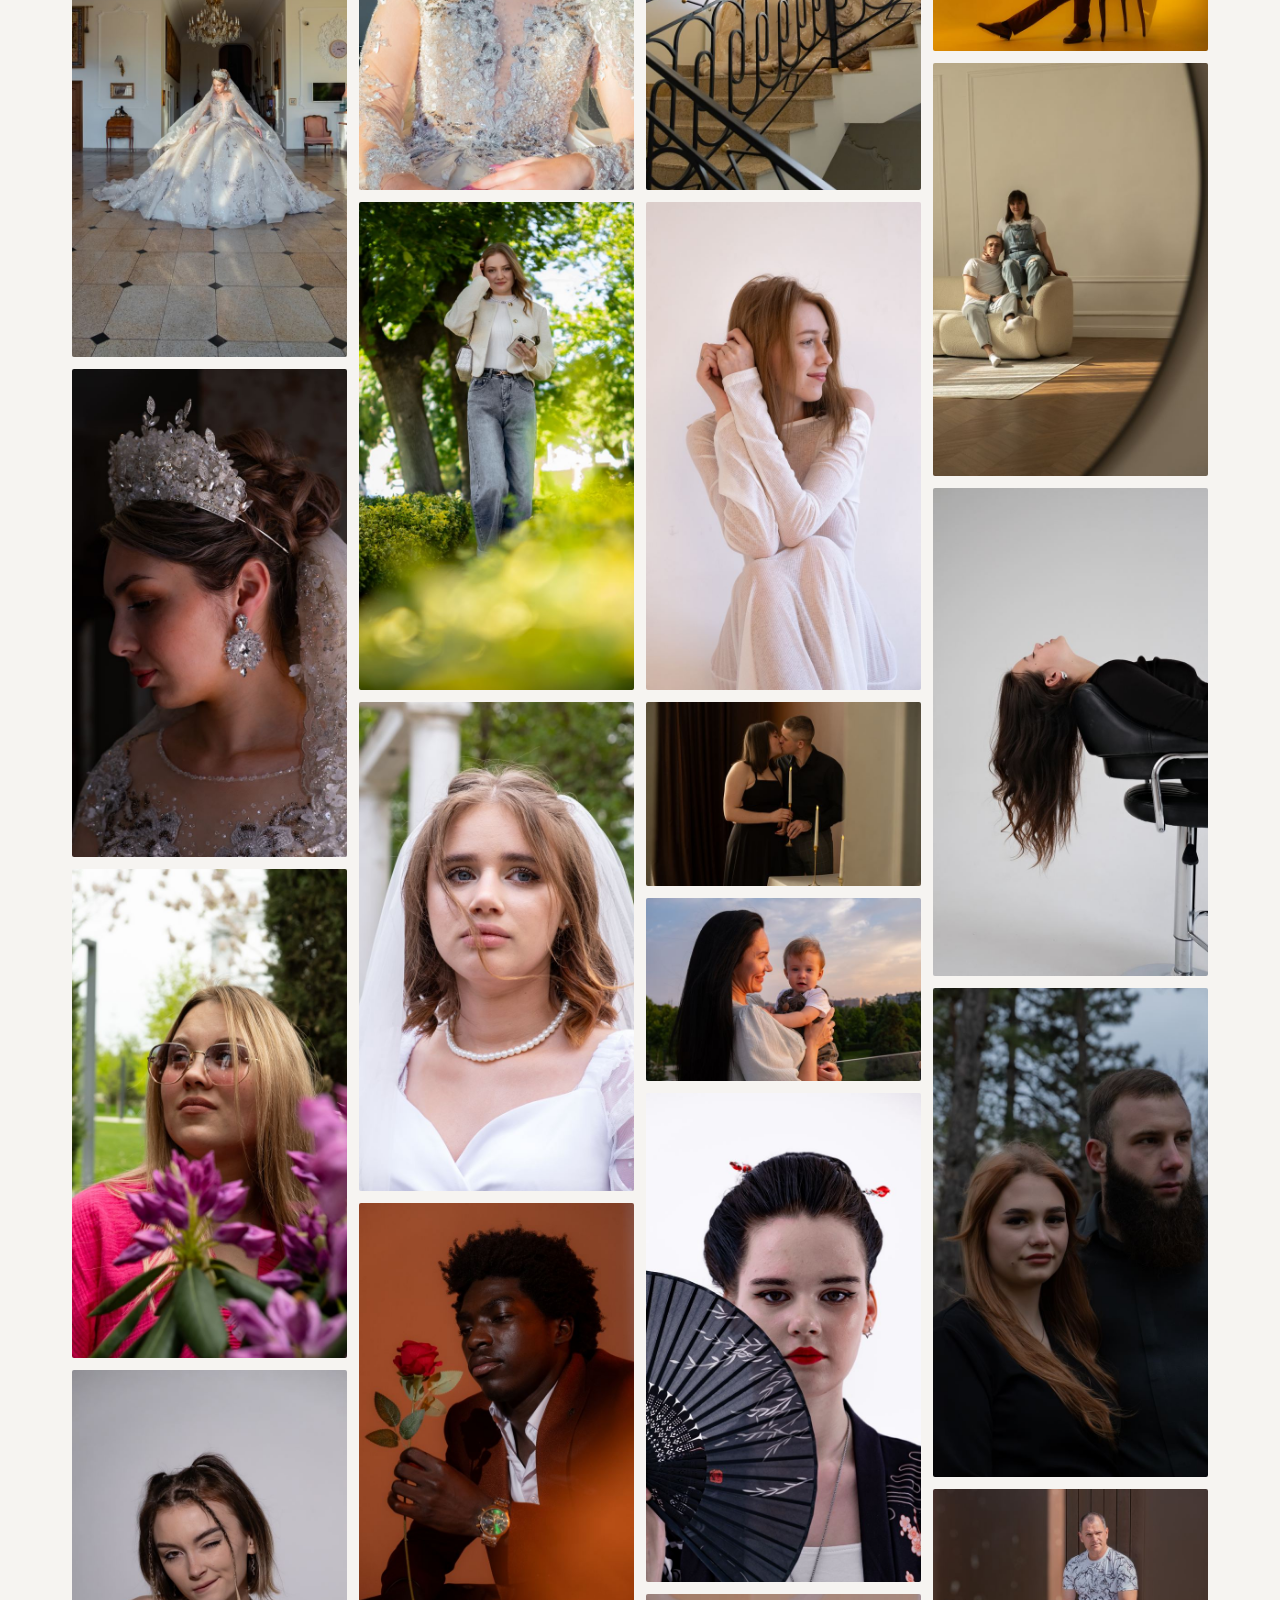
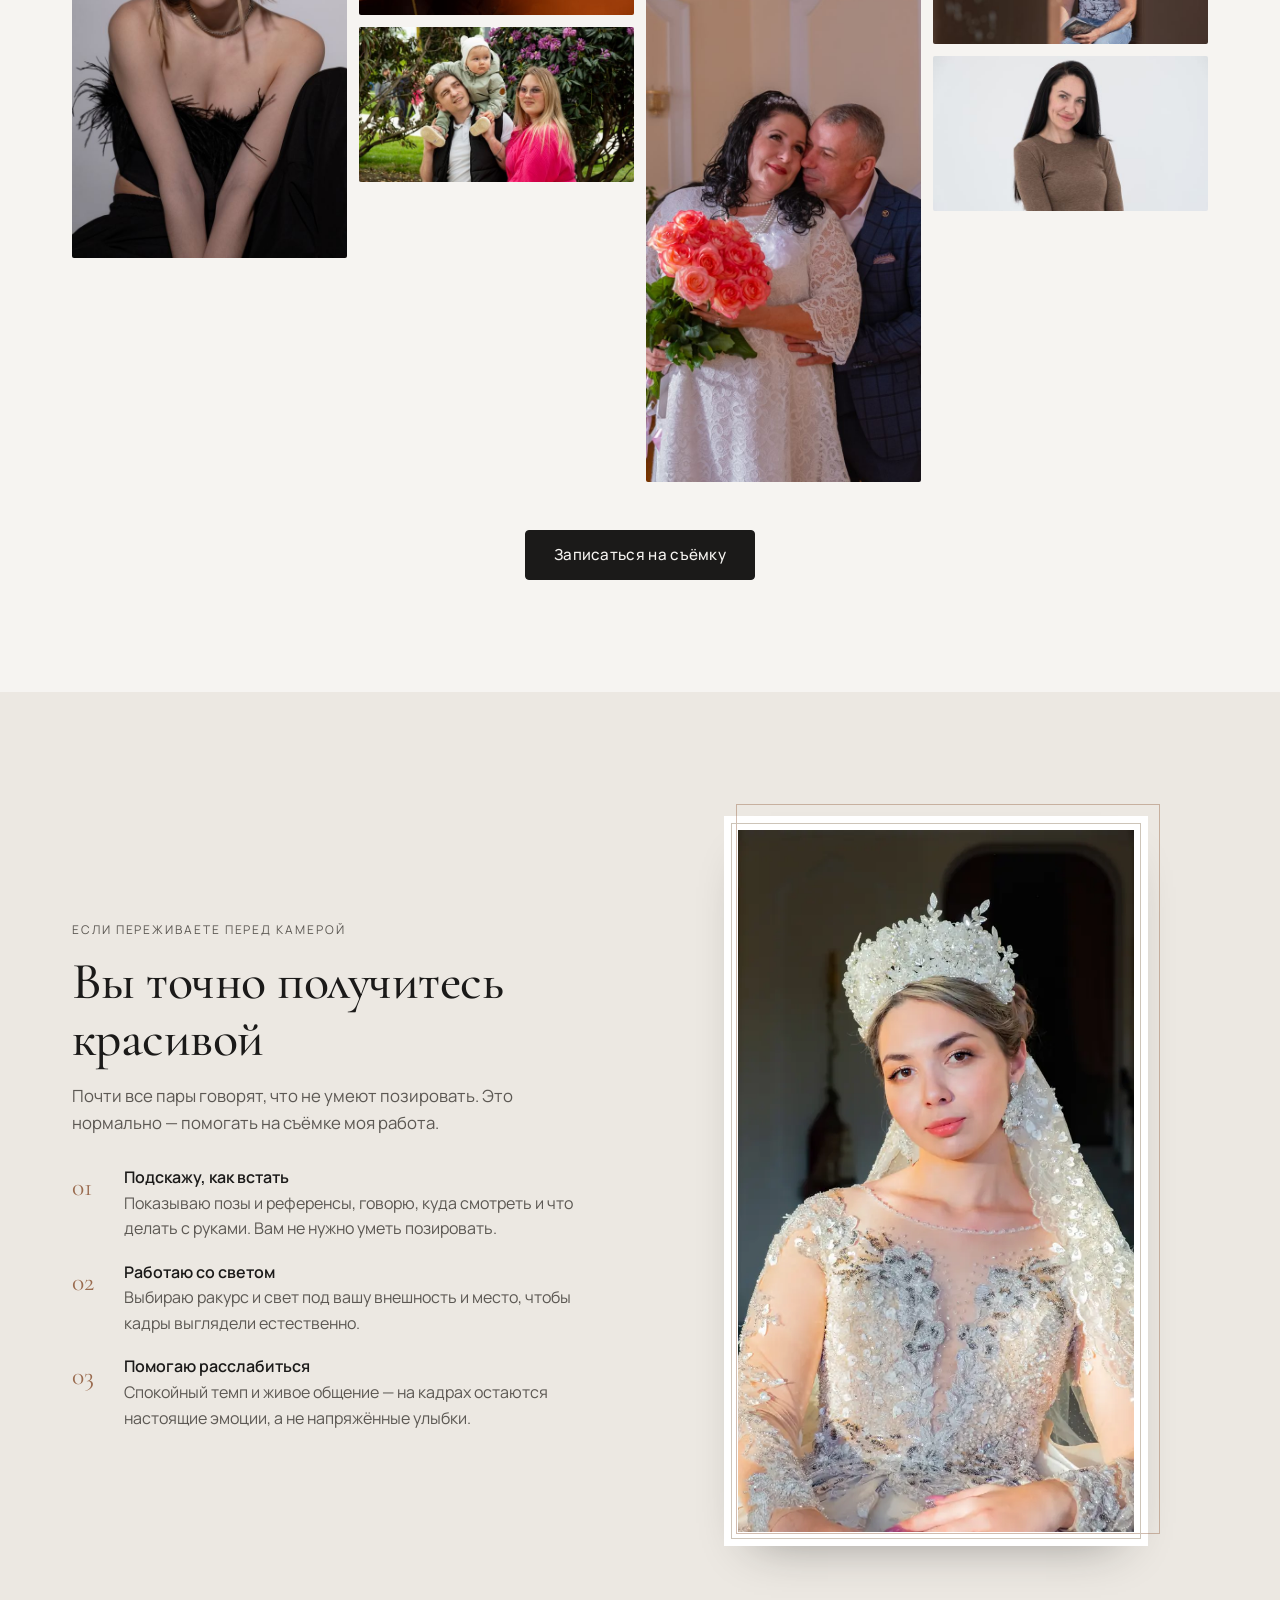
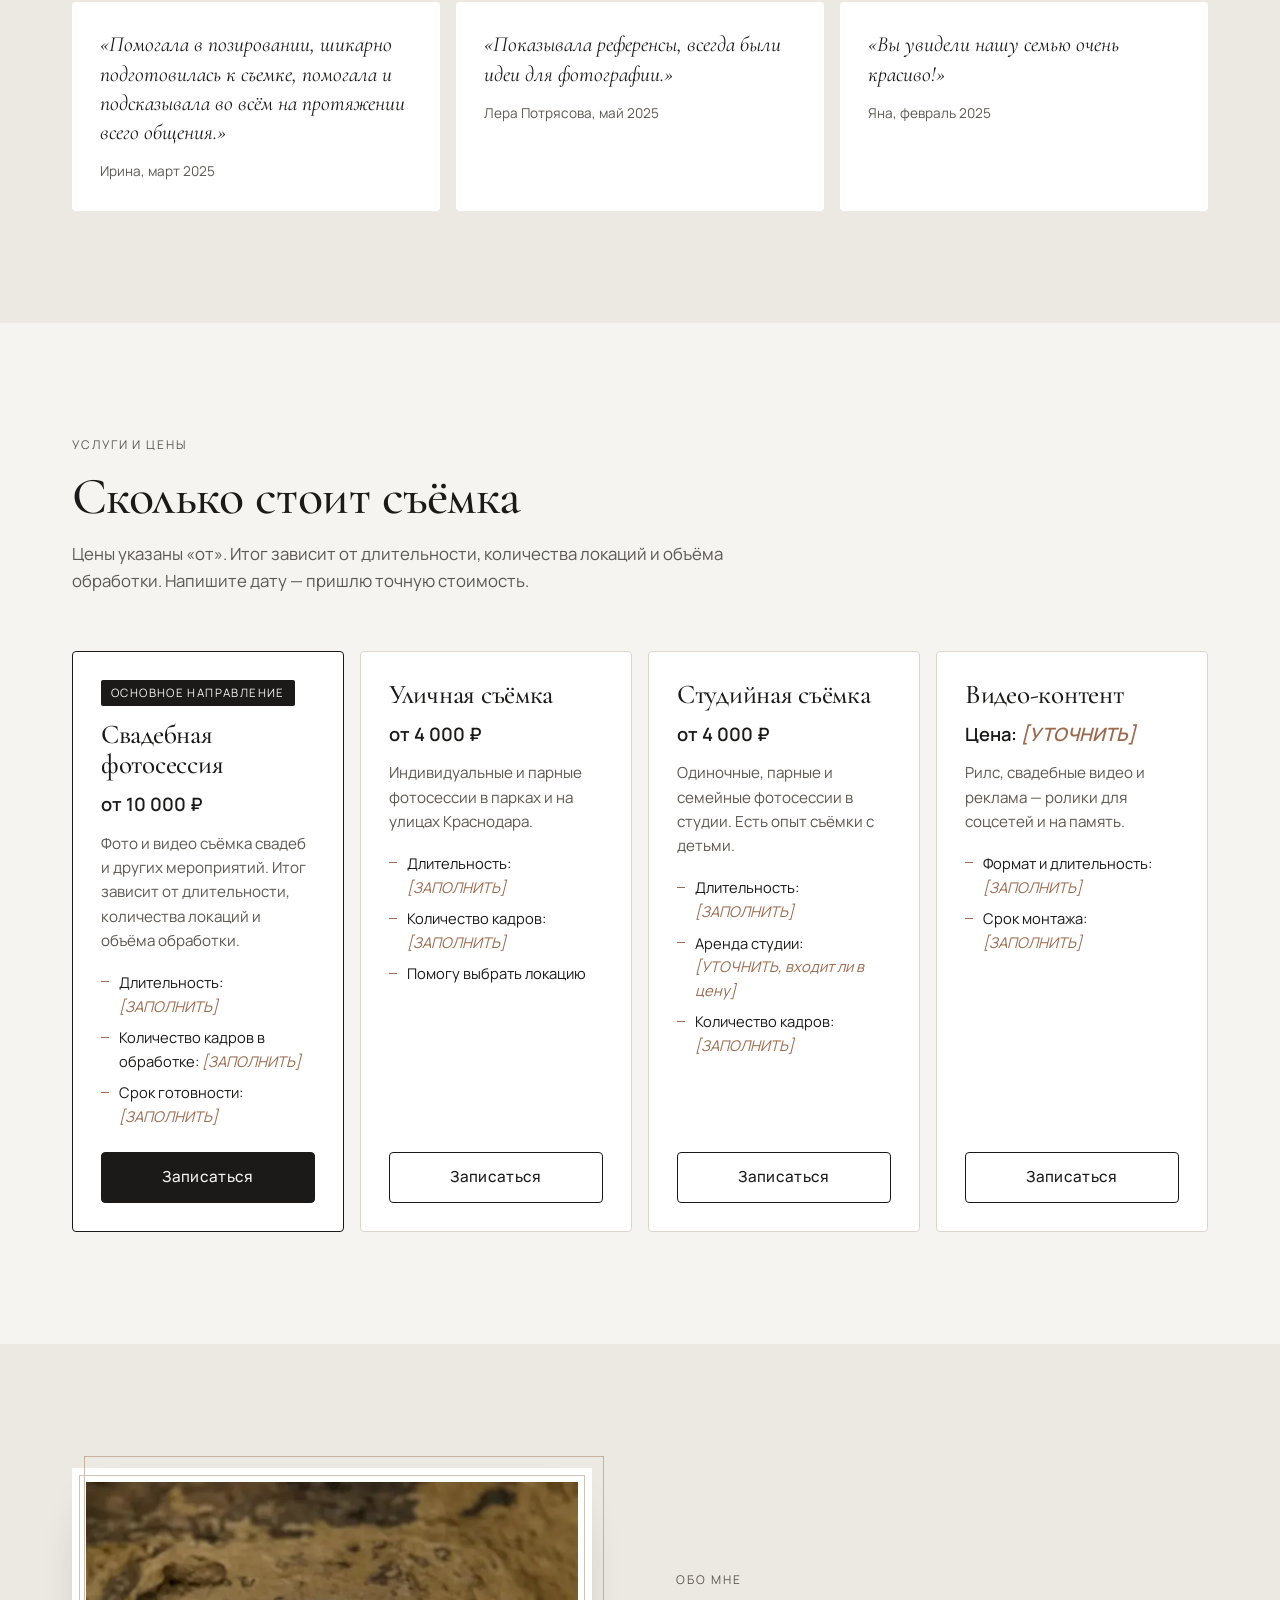
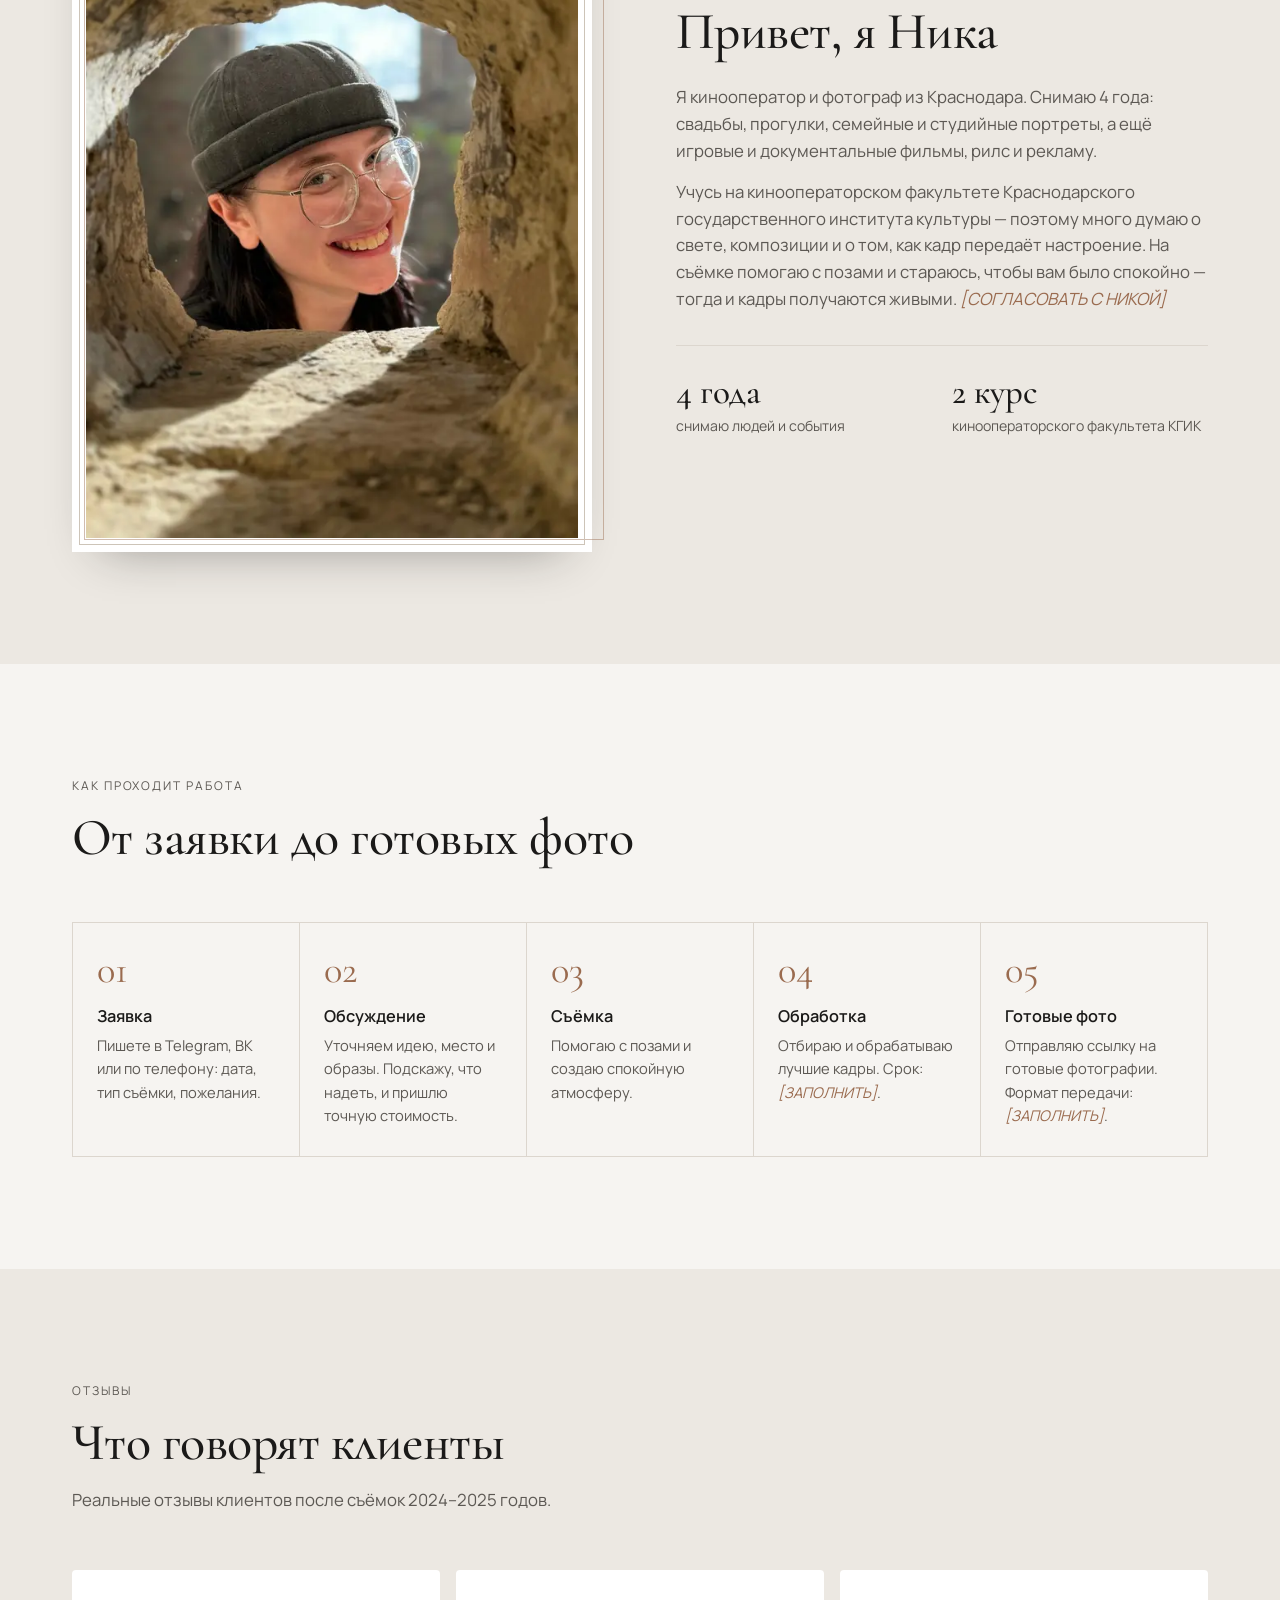
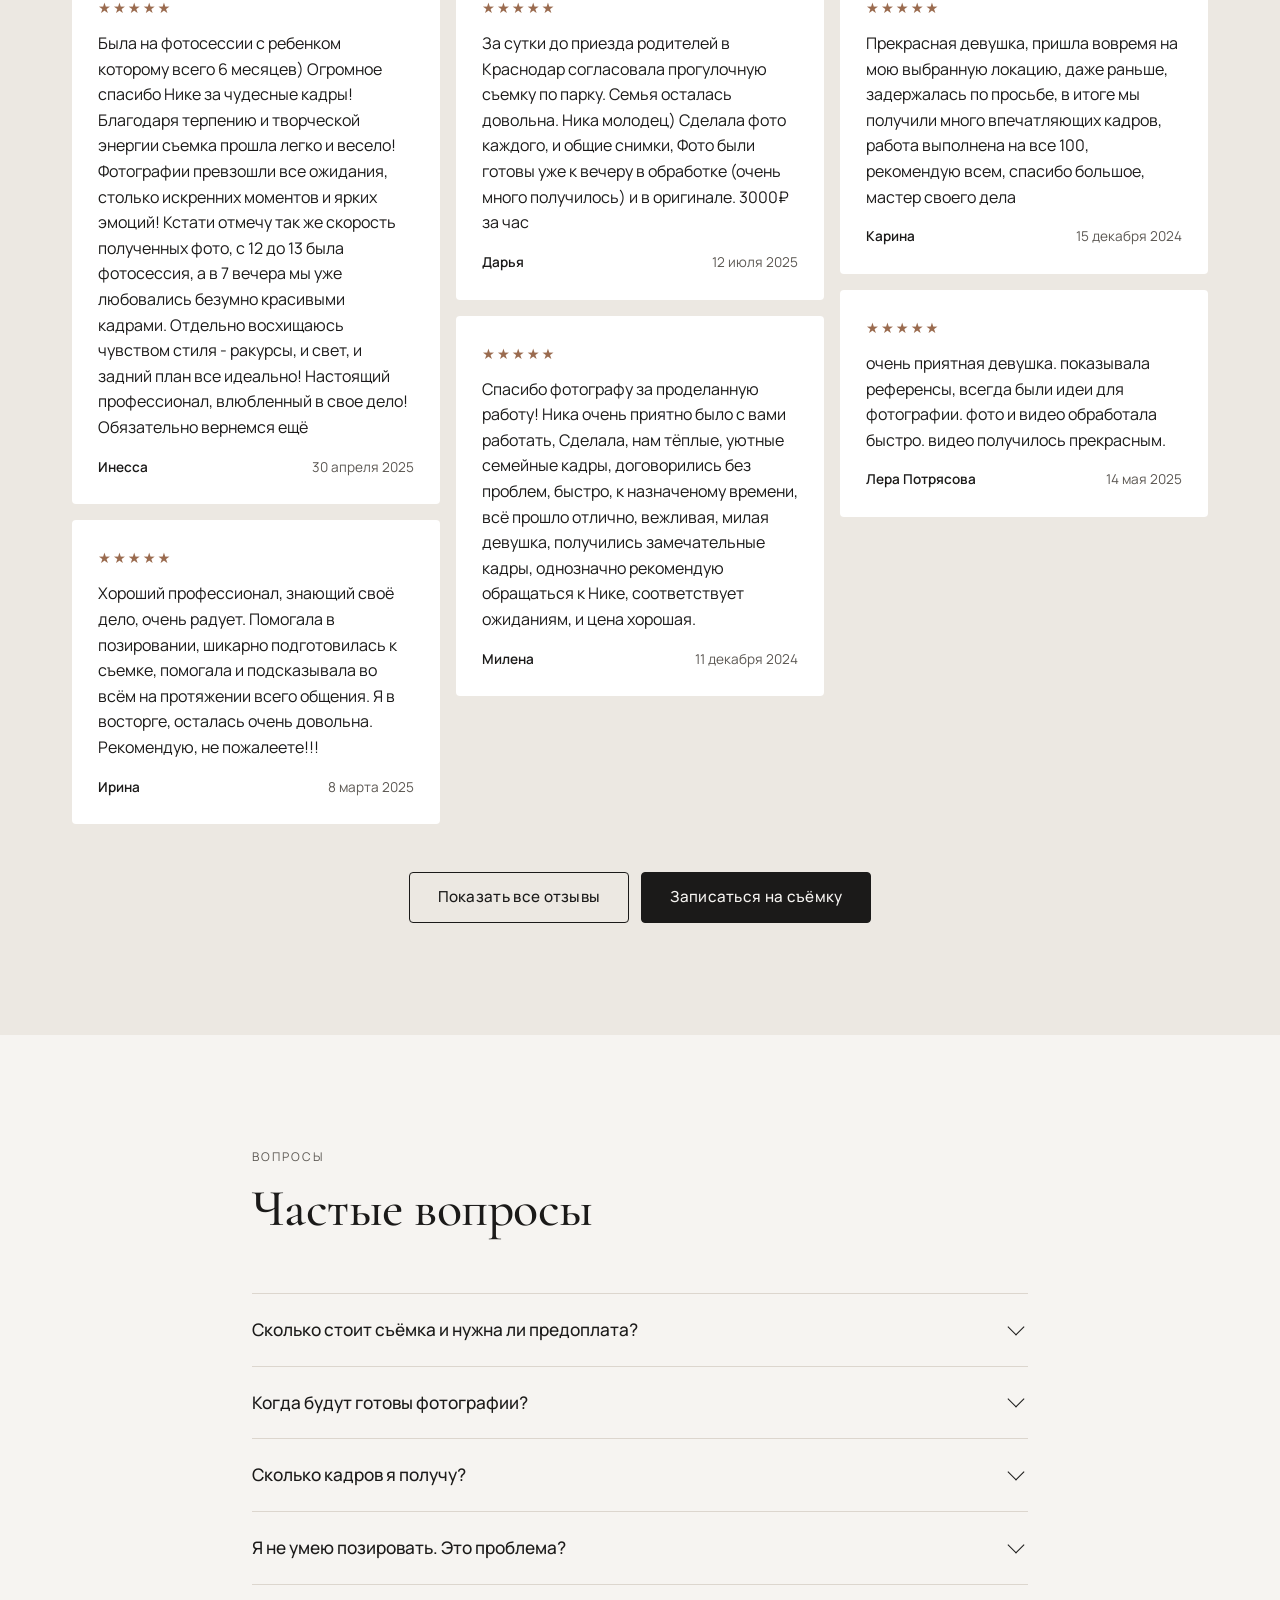
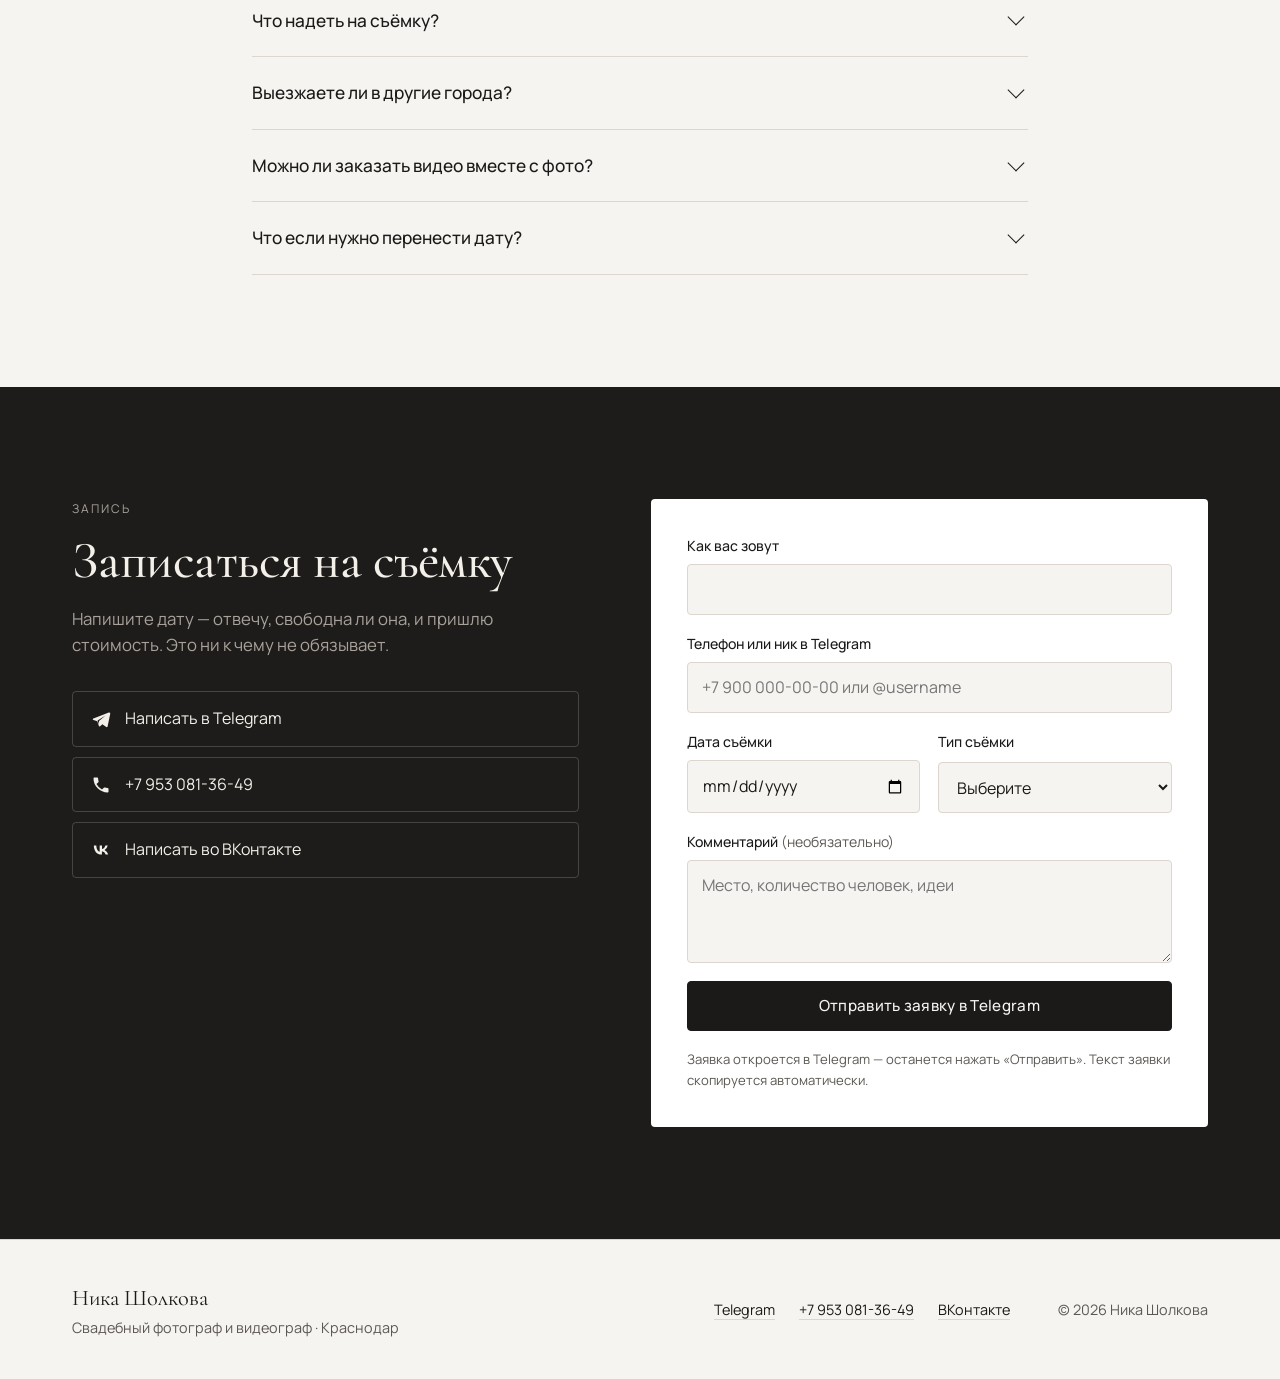
==== commit e0416ac4: "Версии у CSS и JS, чтобы обновления не застревали в кэше Co-Authored-By: Claude Opus 5.5 <noreply@an" ====
--- a/index_v1.html
+++ b/index_v1.html
@@ -15,7 +15,7 @@
   <link rel="preconnect" href="https://fonts.googleapis.com">
   <link rel="preconnect" href="https://fonts.gstatic.com" crossorigin>
   <link href="https://fonts.googleapis.com/css2?family=Cormorant+Garamond:ital,wght@0,400;0,500;1,400&family=Manrope:wght@400;500;600&display=swap" rel="stylesheet">
-  <link rel="stylesheet" href="css/styles.css">
+  <link rel="stylesheet" href="css/styles.css?v=3">
 </head>
 <body>
   <a class="skip-link" href="#main">Перейти к содержанию</a>
@@ -261,8 +261,8 @@
     <symbol id="i-vk" viewBox="0 0 24 24"><path fill="currentColor" d="M12.8 17.5C6.9 17.5 3.5 13.4 3.4 6.6h3c.1 5 2.3 7.1 4 7.5V6.6h2.8v4.3c1.7-.2 3.5-2.1 4.1-4.3h2.8a8.3 8.3 0 0 1-3.8 5.4 8.6 8.6 0 0 1 4.4 5.5h-3.1a5.4 5.4 0 0 0-4.5-3.9v3.9h-.3z"/></symbol>
   </svg>
 
-  <script src="js/content.js"></script>
-  <script src="js/photo-sizes.js"></script>
-  <script src="js/main.js"></script>
+  <script src="js/content.js?v=3"></script>
+  <script src="js/photo-sizes.js?v=3"></script>
+  <script src="js/main.js?v=3"></script>
 </body>
 </html>
--- a/css/styles.css
+++ b/css/styles.css
@@ -222,8 +222,33 @@
 
 /* ===== Split ===== */
 .split { display: grid; gap: 40px; align-items: center; }
-.split__media { margin: 0; }
-.split__media img { width: 100%; aspect-ratio: 4 / 5; object-fit: cover; border-radius: 2px; }
+/* Фото целиком, в родных пропорциях, в рамке-паспарту: белое поле, тонкая линия внутри и смещённая рамка-контур */
+.split__media {
+  position: relative;
+  isolation: isolate;
+  justify-self: center;
+  margin: 12px 12px 0 0;
+  padding: 14px;
+  background: var(--surface);
+  box-shadow: 0 24px 48px -30px rgba(27, 26, 25, .45);
+}
+.split__media::after {
+  content: "";
+  position: absolute;
+  inset: 7px;
+  border: 1px solid #cdc4b8;
+  pointer-events: none;
+}
+.split__media::before {
+  content: "";
+  position: absolute;
+  inset: -12px -12px 12px 12px;
+  border: 1px solid var(--accent);
+  opacity: .45;
+  z-index: -1;
+}
+.split__media picture { display: block; }
+.split__media img { width: auto; max-width: 100%; max-height: min(78svh, 760px); margin: 0 auto; }
 @media (min-width: 900px) {
   .split { grid-template-columns: 1fr 1fr; gap: 72px; }
   .split--reverse .split__media { order: -1; }
